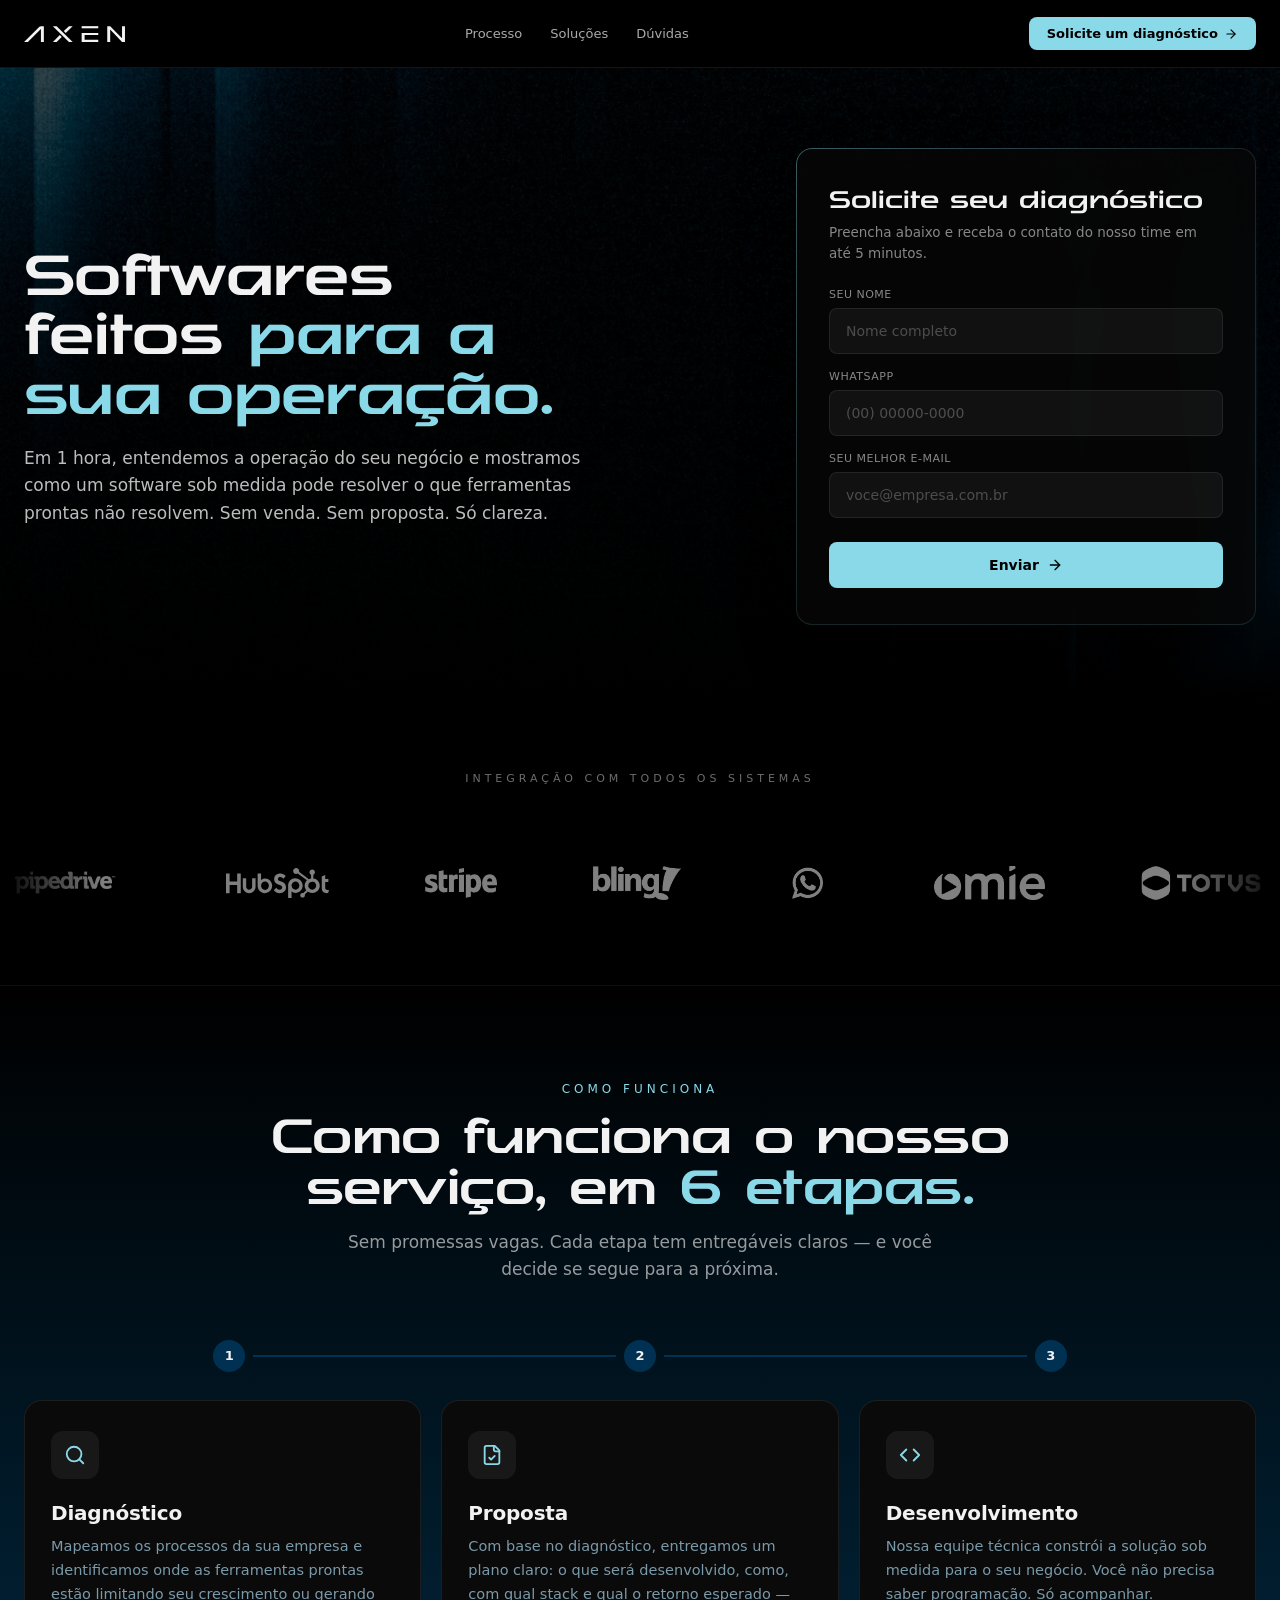
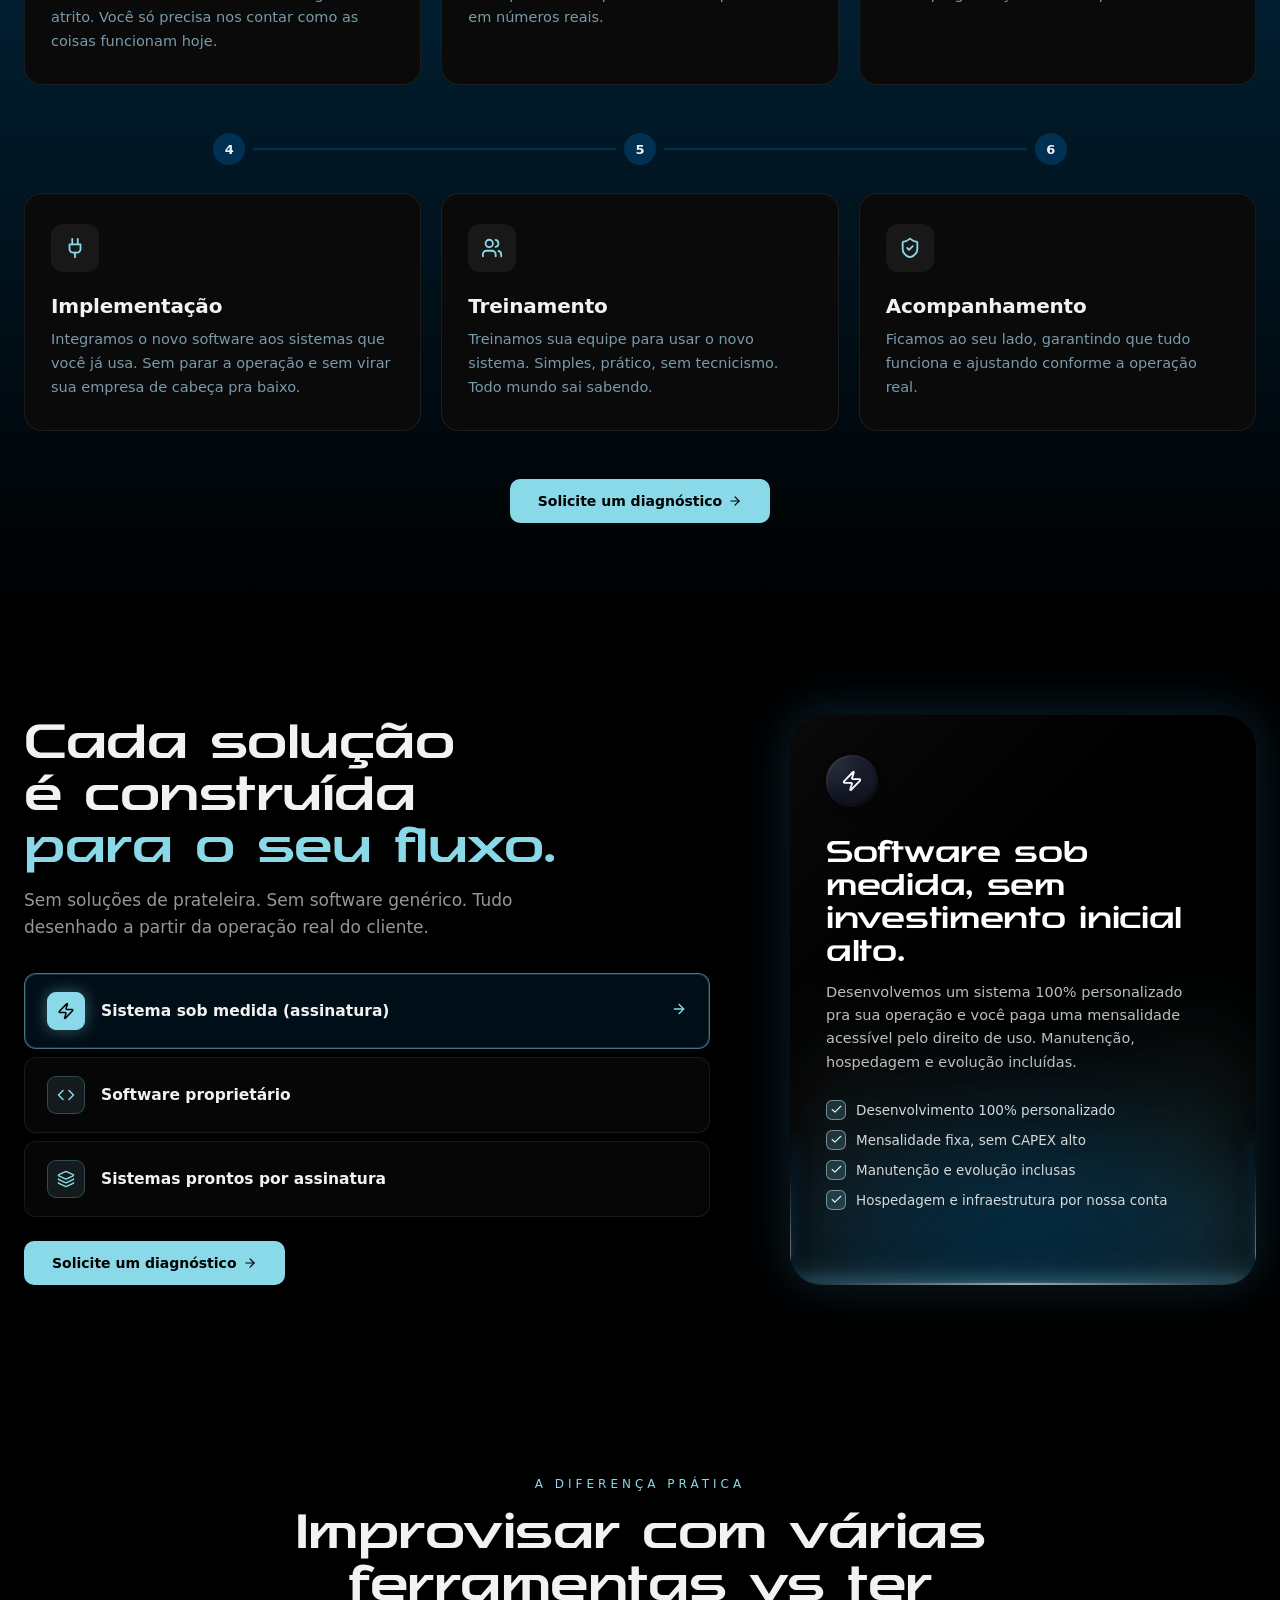
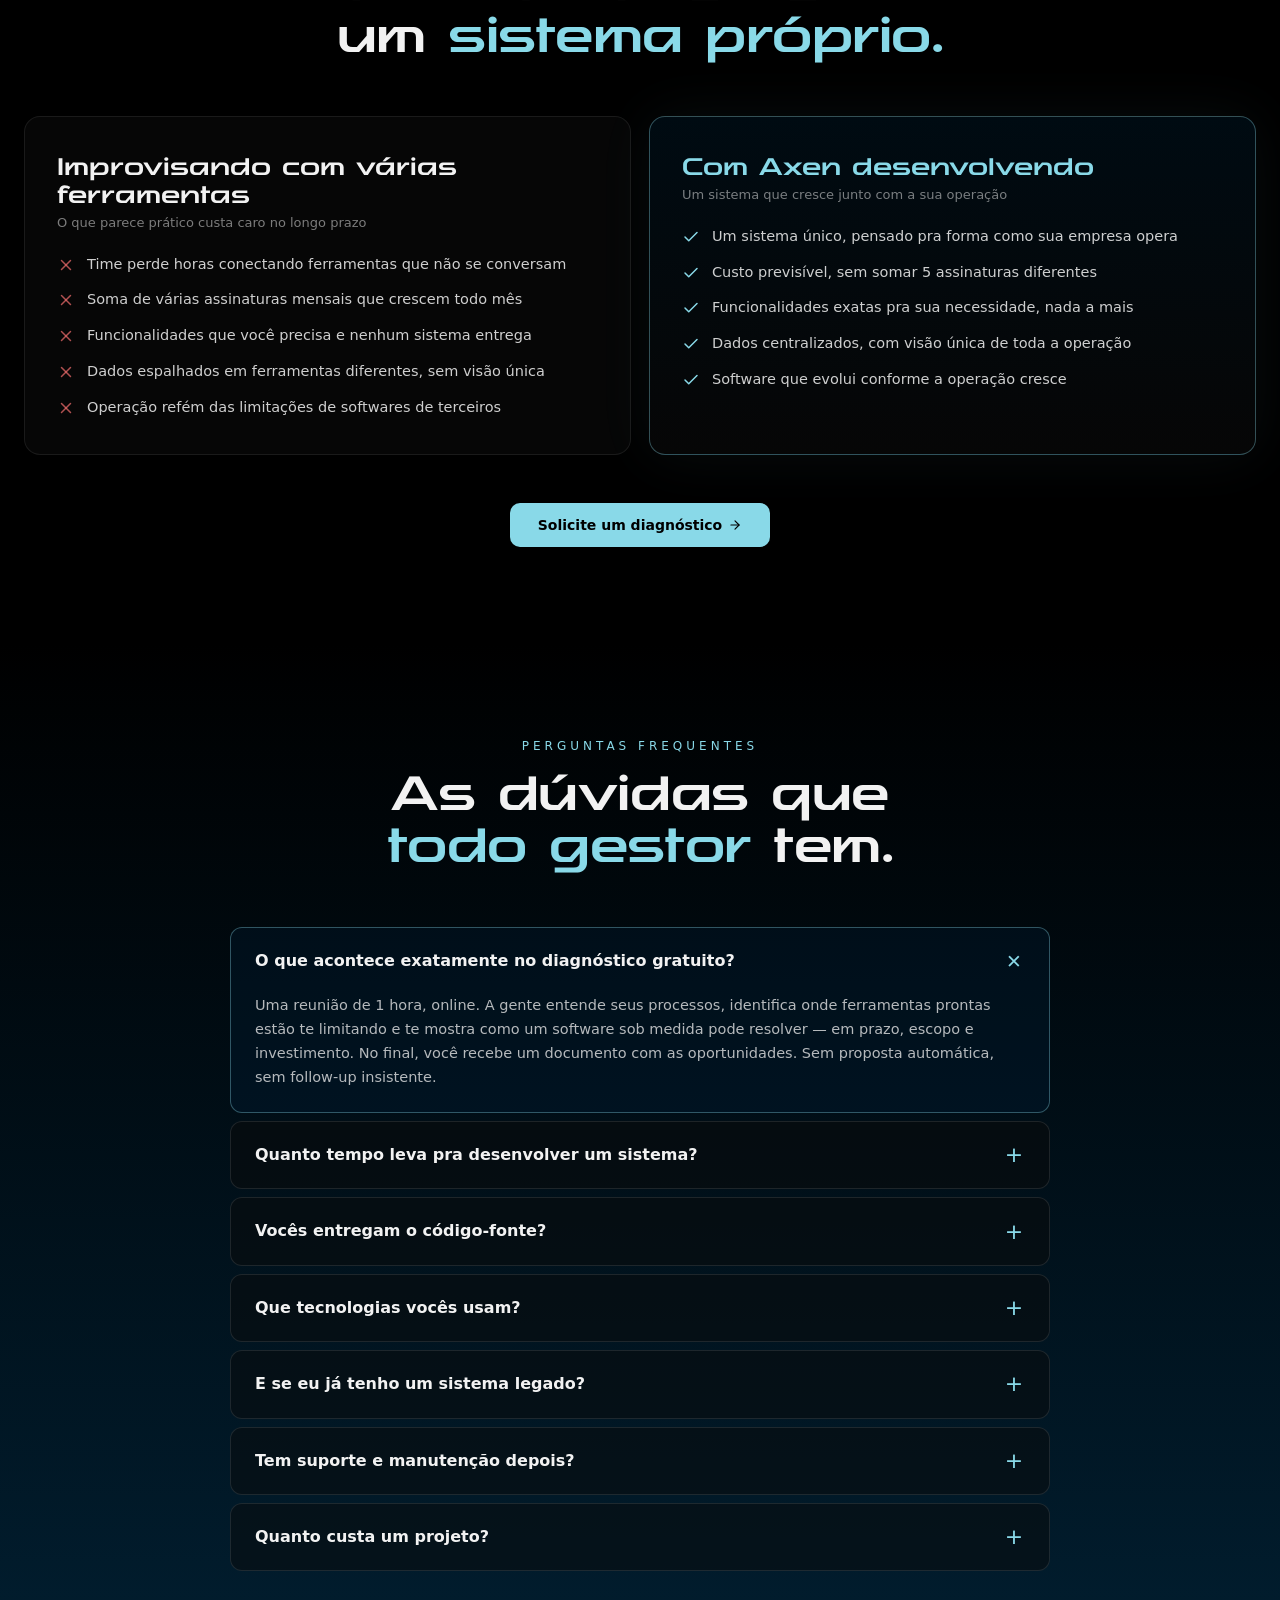
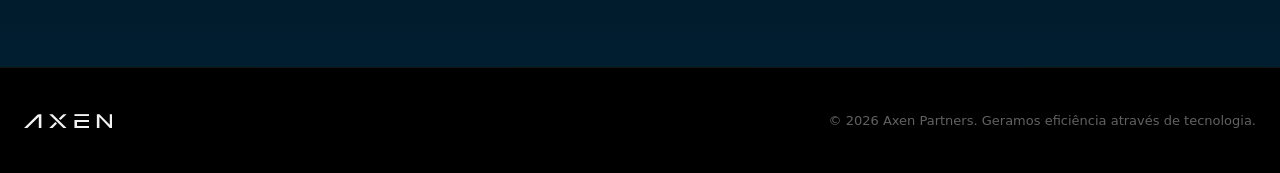
==== index.html @ 2c6759a2 "add logo do Instagram ao carrossel de integrações Inserida em ambas as metades do carrossel (loop se" ====
<!doctype html>
<html lang="pt-BR">
<head>
<meta charset="utf-8">
<meta name="viewport" content="width=device-width,initial-scale=1">
<title>Desenvolvimento de software sob medida | Axen Partners</title>
<meta name="description" content="Sistemas web, SaaS, dashboards e plataformas 100% personalizados pra sua operação. Solicite um diagnóstico gratuito.">
<meta property="og:title" content="Desenvolvimento de software sob medida | Axen Partners">
<meta property="og:description" content="Sistemas web, SaaS, dashboards e plataformas 100% personalizados pra sua operação. Solicite um diagnóstico gratuito.">
<meta property="og:type" content="website">
<meta property="og:locale" content="pt_BR">

<link rel="preconnect" href="https://api.fontshare.com">
<link rel="stylesheet" href="https://api.fontshare.com/v2/css?f[]=satoshi@400,500,700,900&display=swap">
<style>
@font-face {
  font-family: 'Baradig';
  src: url('[data-uri]') format('opentype');
  font-weight: 400;
  font-style: normal;
  font-display: swap;
}
@font-face {
  font-family: 'Baradig';
  src: url('[data-uri]') format('opentype');
  font-weight: 700;
  font-style: normal;
  font-display: swap;
}
:root {
  --axen-black: #000000;
  --axen-navy: #003152;
  --axen-navy-deep: #011E30;
  --axen-cyan: #89d9e8;
  --axen-cyan-light: #d1fcff;
  --axen-offwhite: #f2f2f2;
  --axen-grey-500: #71717A;
  --axen-grey-400: #7a9aaa;
  --axen-card-bg: #0a0a0a;
  --bg: var(--axen-black);
  --bg-elevated: var(--axen-card-bg);
  --bg-tint-navy: rgba(0,49,82,0.10);
  --bg-tint-cyan: rgba(137,217,232,0.10);
  --fg: var(--axen-offwhite);
  --fg-muted: rgba(242,242,242,0.70);
  --fg-subtle: rgba(242,242,242,0.60);
  --fg-faint: rgba(242,242,242,0.40);
  --fg-on-cyan: var(--axen-black);
  --accent: var(--axen-cyan);
  --accent-hover: var(--axen-cyan-light);
  --accent-tint: rgba(137,217,232,0.10);
  --border: rgba(255,255,255,0.10);
  --border-strong: rgba(255,255,255,0.20);
  --border-cyan: rgba(137,217,232,0.40);
  --border-cyan-faint: rgba(137,217,232,0.09);
  --font-display: 'Baradig', Georgia, serif;
  --font-body: 'Satoshi', system-ui, sans-serif;
}
body {
  background: var(--bg);
  color: var(--fg);
  font-family: var(--font-body);
  -webkit-font-smoothing: antialiased;
}
</style>
<style>
  *{box-sizing:border-box}
  html{scroll-behavior:smooth}
  body{margin:0;background:#000;color:#f2f2f2;font-family:var(--font-body);overflow-x:hidden}
  a{color:inherit;text-decoration:none}
  button{font-family:var(--font-body)}
  .container{max-width:1280px;margin:0 auto;padding:0 24px}


  /* ============== NAV ============== */
  .nav{position:sticky;top:0;left:0;right:0;z-index:50;height:68px;display:flex;align-items:center;background:rgba(0,0,0,.78);backdrop-filter:blur(12px);-webkit-backdrop-filter:blur(12px);border-bottom:1px solid rgba(255,255,255,.08)}
  .nav .container{display:flex;align-items:center;justify-content:space-between;width:100%;gap:24px}
  .logo-wrap{display:flex;align-items:center;gap:10px}
  .logo-wrap img{height:22px;width:auto}
  .nav-links{display:flex;gap:28px;font-size:13px;color:rgba(242,242,242,.7)}
  .nav-links a{transition:color .2s}
  .nav-links a:hover{color:#f2f2f2}
  @media(max-width:880px){.nav-links{display:none}}
  .nav-cta{padding:9px 18px;background:#89d9e8;color:#000;border:none;border-radius:8px;font-weight:600;font-size:13px;cursor:pointer;transition:.2s;display:inline-flex;align-items:center;gap:6px}
  .nav-cta:hover{background:#d1fcff}

  /* ============== HERO ============== */
  .hero{position:relative;padding:80px 0 80px;overflow:hidden}
  .hero-bg{position:absolute;inset:0;background-image:url('[data-uri]');background-size:cover;background-position:center;opacity:.55}
  .hero-overlay{position:absolute;inset:0;background:linear-gradient(180deg,rgba(0,0,0,.40) 0%,rgba(0,0,0,.65) 60%,#000 100%)}
  .hero-grid{position:relative;z-index:10;display:grid;grid-template-columns:1fr 460px;gap:64px;align-items:center}
  @media(max-width:1080px){.hero-grid{grid-template-columns:1fr;gap:48px}}

  .eyebrow{display:inline-flex;align-items:center;gap:10px;padding:6px 14px;border:1px solid rgba(137,217,232,.4);border-radius:9999px;background:rgba(137,217,232,.08);color:#89d9e8;font-size:11px;letter-spacing:3px;text-transform:uppercase;font-weight:500;margin-bottom:28px}
  .eyebrow .dot{width:6px;height:6px;border-radius:50%;background:#89d9e8;box-shadow:0 0 8px #89d9e8;animation:pulse 2s ease-in-out infinite}

  h1.hero-title{font-family:var(--font-display);font-weight:700;font-size:clamp(36px,4.4vw,58px);line-height:1.05;letter-spacing:-.012em;margin:0 0 22px;text-wrap:balance;max-width:620px}
  .accent{color:#89d9e8}
  .hero-sub{font-size:17px;line-height:1.62;color:rgba(242,242,242,.78);max-width:560px;margin:0}

  .hero-bullets{display:grid;grid-template-columns:1fr 1fr;gap:14px 24px;margin:32px 0 36px;max-width:540px}
  .hero-bullet{display:flex;align-items:flex-start;gap:10px;font-size:14px;color:rgba(242,242,242,.85);line-height:1.45}
  .hero-bullet .ic{color:#89d9e8;flex-shrink:0;margin-top:2px;display:flex}

  .hero-trust{display:flex;align-items:center;gap:18px;padding-top:24px;border-top:1px solid rgba(255,255,255,.08);max-width:540px;flex-wrap:wrap}
  .avatars{display:flex}
  .avatars .av{width:32px;height:32px;border-radius:50%;border:2px solid #000;margin-left:-8px;background:linear-gradient(135deg,#003152,#89d9e8);display:flex;align-items:center;justify-content:center;font-size:11px;font-weight:600;color:#000;font-family:var(--font-body)}
  .avatars .av:first-child{margin-left:0}
  .av:nth-child(2){background:linear-gradient(135deg,#011E30,#7a9aaa)}
  .av:nth-child(3){background:linear-gradient(135deg,#003152,#d1fcff)}
  .av:nth-child(4){background:linear-gradient(135deg,#89d9e8,#003152)}
  .trust-text{font-size:13px;color:rgba(242,242,242,.6);line-height:1.4}
  .trust-text strong{color:#f2f2f2;font-weight:600}

  /* ============== FORM ============== */
  .form-card{position:relative;background:rgba(8,8,8,.72);backdrop-filter:blur(24px);-webkit-backdrop-filter:blur(24px);border:1px solid rgba(137,217,232,.15);border-radius:16px;padding:36px 32px;box-shadow:0 20px 50px rgba(0,0,0,.5)}
  .form-card::before{content:"";position:absolute;inset:-1px;border-radius:16px;padding:1px;background:linear-gradient(135deg,rgba(137,217,232,.3) 0%,transparent 50%);-webkit-mask:linear-gradient(#000 0 0) content-box,linear-gradient(#000 0 0);-webkit-mask-composite:xor;mask-composite:exclude;pointer-events:none}
  .form-card h2{font-family:var(--font-display);font-weight:700;font-size:24px;line-height:1.2;margin:0 0 8px;color:#f2f2f2}
  .form-sub{font-size:13.5px;color:rgba(242,242,242,.55);margin:0 0 24px;line-height:1.55}
  .form{display:flex;flex-direction:column;gap:16px}
  .field label{display:block;font-size:11px;color:rgba(242,242,242,.55);margin-bottom:7px;letter-spacing:.5px;text-transform:uppercase;font-weight:500}
  .field input{width:100%;padding:14px 16px;background:rgba(255,255,255,.05);border:1px solid rgba(255,255,255,.08);border-radius:8px;color:#f2f2f2;font-family:var(--font-body);font-size:14px;transition:border-color .2s,box-shadow .2s}
  .field input::placeholder{color:rgba(255,255,255,.25)}
  .field input:focus{outline:none;border-color:#89d9e8;box-shadow:0 0 0 3px rgba(137,217,232,.10)}
  .submit{margin-top:8px;padding:15px;background:#89d9e8;color:#000;border:none;border-radius:8px;font-weight:600;font-size:14px;cursor:pointer;transition:.2s;display:flex;align-items:center;justify-content:center;gap:8px}
  .submit:hover{background:#d1fcff;box-shadow:0 0 24px rgba(137,217,232,.35)}

  /* ============== LOGOS BAR ============== */
  .integrations{padding:56px 0 32px;border-bottom:1px solid rgba(255,255,255,.06)}
  .integrations-label{text-align:center;font-size:11px;letter-spacing:4px;text-transform:uppercase;color:rgba(242,242,242,.45);margin-bottom:28px}
  .carousel-wrap{overflow:hidden;position:relative;-webkit-mask:linear-gradient(90deg,transparent,#000 8%,#000 92%,transparent);mask:linear-gradient(90deg,transparent,#000 8%,#000 92%,transparent)}
  .carousel-track{display:flex;align-items:center;gap:96px;width:max-content;animation:scroll 35s linear infinite}
  .carousel-track:hover{animation-play-state:paused}
  @keyframes scroll{0%{transform:translateX(0)}100%{transform:translateX(-50%)}}
  .carousel-item{flex-shrink:0;display:flex;align-items:center;transition:opacity .3s;opacity:.5}
  .carousel-item:hover{opacity:.9}
  .carousel-item img{height:32px;width:auto;max-width:130px;object-fit:contain;filter:brightness(0) invert(1);transition:filter .3s}
  .carousel-item:hover img{filter:brightness(0) invert(1) drop-shadow(0 0 6px rgba(137,217,232,.3))}

  /* ============== SECTIONS ============== */
  section{padding:96px 0;position:relative}
  .section-head{max-width:760px;margin:0 auto 56px;text-align:center}
  .section-eyebrow{font-size:12px;letter-spacing:4px;text-transform:uppercase;color:#89d9e8;margin-bottom:14px;font-weight:400}
  h2.section-title{font-family:var(--font-display);font-weight:700;font-size:clamp(32px,4.2vw,48px);line-height:1.08;margin:0 0 16px;text-wrap:balance;letter-spacing:-.01em}
  .section-lead{font-size:17px;color:rgba(242,242,242,.62);line-height:1.6;margin:0 auto;max-width:640px}

  /* ============== PROBLEM ============== */
  .problem{background:linear-gradient(to bottom,#000 0%,#011E30 50%,#000 100%)}
  .problem-grid{display:grid;grid-template-columns:repeat(3,1fr);gap:18px}
  @media(max-width:880px){.problem-grid{grid-template-columns:1fr}}
  .problem-card{padding:32px 28px;border-radius:14px;background:rgba(0,0,0,.55);border:1px solid rgba(137,217,232,.10);transition:.3s;position:relative;overflow:hidden}
  .problem-card::after{content:"";position:absolute;top:0;left:0;right:0;height:1px;background:linear-gradient(90deg,transparent,rgba(137,217,232,.4),transparent);opacity:0;transition:.3s}
  .problem-card:hover{border-color:rgba(137,217,232,.30);background:rgba(0,49,82,.22);transform:translateY(-2px)}
  .problem-card:hover::after{opacity:1}
  .problem-card .num{font-family:var(--font-display);font-weight:700;font-size:42px;color:#89d9e8;line-height:1;margin-bottom:18px;display:block;letter-spacing:-.02em;filter:drop-shadow(0 0 16px rgba(137,217,232,.25))}
  .problem-card h3{font-family:var(--font-body);font-weight:700;font-size:17px;margin:0 0 10px;line-height:1.3}
  .problem-card p{font-size:14px;color:#7a9aaa;line-height:1.6;margin:0}

  /* ============== HOW (stepped tracks) ============== */
  .how-section{background:linear-gradient(to bottom,#000 0%,#011E30 50%,#000 100%)}
  .how-track{margin-bottom:48px}
  .how-track:last-of-type{margin-bottom:0}
  .how-indicators{position:relative;display:grid;grid-template-columns:repeat(3,1fr);margin:0 0 28px}
  .how-indicators::before,.how-indicators::after{content:"";position:absolute;top:50%;height:2px;background:#003152;transform:translateY(-50%);z-index:0}
  .how-indicators::before{left:calc(16.6667% + 24px);right:calc(50% + 24px)}
  .how-indicators::after{left:calc(50% + 24px);right:calc(16.6667% + 24px)}
  .how-circle{width:32px;height:32px;border-radius:50%;background:#003152;color:#f2f2f2;display:flex;align-items:center;justify-content:center;justify-self:center;font-family:var(--font-body);font-weight:600;font-size:13px;position:relative;z-index:1}
  .how-cards{display:grid;grid-template-columns:repeat(3,1fr);gap:20px}
  @media(max-width:880px){.how-indicators{display:none}.how-cards{grid-template-columns:1fr}.how-track{margin-bottom:20px}}
  @media(min-width:881px) and (max-width:1100px){.how-cards{gap:14px}}
  .how-card{position:relative;padding:30px 26px;border:1px solid rgba(255,255,255,.08);background:#0a0a0a;border-radius:18px;display:flex;flex-direction:column;transition:border-color .4s,background .4s,transform .3s,box-shadow .3s}
  .how-card:hover{border-color:rgba(137,217,232,.28);background:rgba(0,49,82,.18);transform:translateY(-4px);box-shadow:0 12px 40px rgba(0,0,0,.45)}
  .how-card .num-mobile{display:none;font-family:var(--font-body);font-weight:600;font-size:12px;color:#89d9e8;letter-spacing:1.5px;margin-bottom:14px}
  @media(max-width:880px){.how-card .num-mobile{display:block}}
  .how-card .ic{width:48px;height:48px;border-radius:12px;background:rgba(255,255,255,.06);display:flex;align-items:center;justify-content:center;color:#89d9e8;margin-bottom:22px;transition:background .3s,color .3s}
  .how-card:hover .ic{background:rgba(137,217,232,.12);color:#d1fcff}
  .how-card h3{font-family:var(--font-body);font-weight:700;font-size:20px;letter-spacing:-.01em;margin:0 0 10px;color:var(--fg)}
  .how-card p{font-size:14.5px;color:#7a9aaa;line-height:1.65;margin:0;flex:1}

  /* ============== SOLUTIONS ============== */
  .solutions{background:#000}
  .sol-grid{display:grid;grid-template-columns:1.25fr 0.85fr;gap:80px;align-items:stretch}
  @media(max-width:980px){.sol-grid{grid-template-columns:1fr;gap:48px}}
  .sol-left{display:flex;flex-direction:column}
  .sol-left .sol-cta{margin-top:auto;padding-top:24px}
  @media(max-width:980px){.sol-left .sol-cta{margin-top:24px;padding-top:0}}
  .sol-list{display:flex;flex-direction:column;gap:8px}
  .sol-item{display:flex;gap:16px;padding:18px 22px;border:1px solid rgba(255,255,255,.08);border-radius:12px;cursor:pointer;transition:.25s;background:rgba(10,10,10,.6);align-items:center}
  .sol-item:hover{border-color:rgba(137,217,232,.20);background:rgba(10,10,10,.85)}
  .sol-item.active{border-color:rgba(137,217,232,.50);background:rgba(0,49,82,.30);box-shadow:inset 0 0 0 1px rgba(137,217,232,.15)}
  .sol-item .ic{width:38px;height:38px;border-radius:9px;background:rgba(137,217,232,.10);border:1px solid rgba(137,217,232,.25);display:flex;align-items:center;justify-content:center;color:#89d9e8;flex-shrink:0;transition:.25s}
  .sol-item.active .ic{background:#89d9e8;color:#000;border-color:#89d9e8;box-shadow:0 0 16px rgba(137,217,232,.4)}
  .sol-item h4{font-family:var(--font-body);font-weight:600;font-size:15.5px;margin:0}
  .sol-item p{font-size:13.5px;color:#7a9aaa;line-height:1.5;margin:0}
  .sol-item .arrow{margin-left:auto;color:rgba(137,217,232,.0);transition:.25s;align-self:center}
  .sol-item.active .arrow{color:#89d9e8}

  .sol-display{position:relative;border-radius:32px;background-color:#01182A;overflow:hidden;min-height:480px;padding:40px 36px;display:flex;flex-direction:column;transform:perspective(1000px) rotateX(0) rotateY(0) translateY(0);transform-style:preserve-3d;transition:transform .5s cubic-bezier(0.16,1,0.3,1),box-shadow .5s cubic-bezier(0.16,1,0.3,1);box-shadow:0 -6px 60px 5px rgba(1,49,78,.30),0 0 36px 10px rgba(135,217,229,.07),0 0 8px 0 rgba(0,0,0,.45);will-change:transform}
  .sol-l1{position:absolute;inset:0;z-index:0;background:linear-gradient(180deg,#000000 0%,#000000 70%);pointer-events:none}
  .sol-l2{position:absolute;inset:0;z-index:10;opacity:.3;mix-blend-mode:overlay;pointer-events:none;background-image:url("data:image/svg+xml,%3Csvg viewBox='0 0 200 200' xmlns='http://www.w3.org/2000/svg'%3E%3Cfilter id='noise'%3E%3CfeTurbulence type='fractalNoise' baseFrequency='0.65' numOctaves='5' stitchTiles='stitch'/%3E%3C/filter%3E%3Crect width='100%25' height='100%25' filter='url(%23noise)'/%3E%3C/svg%3E")}
  .sol-l3{position:absolute;inset:0;z-index:11;opacity:.1;mix-blend-mode:soft-light;pointer-events:none;background-image:url("data:image/svg+xml,%3Csvg viewBox='0 0 400 400' xmlns='http://www.w3.org/2000/svg'%3E%3Cfilter id='smudge'%3E%3CfeTurbulence type='fractalNoise' baseFrequency='0.01' numOctaves='3' seed='5' stitchTiles='stitch'/%3E%3CfeGaussianBlur stdDeviation='10'/%3E%3C/filter%3E%3Crect width='100%25' height='100%25' filter='url(%23smudge)'/%3E%3C/svg%3E")}
  .sol-glow-a{position:absolute;bottom:0;left:0;right:0;height:66.67%;z-index:20;filter:blur(40px);background:radial-gradient(ellipse 100% 80% at 50% 100%,rgba(1,49,78,.85) 0%,rgba(1,49,78,0) 70%),radial-gradient(ellipse at bottom right,rgba(135,217,229,.3) -10%,rgba(1,49,78,0) 60%),radial-gradient(ellipse at bottom left,rgba(208,253,254,.2) -10%,rgba(1,49,78,0) 60%);opacity:.9;pointer-events:none;transition:opacity .5s ease-out}
  .sol-glow-b{position:absolute;bottom:0;left:0;right:0;height:66.67%;z-index:21;filter:blur(45px);transform:translateY(10%);background:radial-gradient(circle at bottom center,rgba(1,49,78,.95) -20%,rgba(1,49,78,0) 60%);opacity:.85;pointer-events:none;transition:opacity .5s ease-out}
  .sol-display:hover .sol-glow-a{opacity:1}
  .sol-display:hover .sol-glow-b{opacity:.95}
  .sol-border-bottom{position:absolute;bottom:0;left:0;right:0;height:2px;z-index:25;background:linear-gradient(90deg,rgba(255,255,255,.05) 0%,rgba(255,255,255,.7) 50%,rgba(255,255,255,.05) 100%);box-shadow:0 0 15px 3px rgba(135,217,229,.4),0 0 25px 5px rgba(1,49,78,.7),0 0 35px 7px rgba(208,253,254,.2);transition:box-shadow .5s ease-out}
  .sol-display:hover .sol-border-bottom{box-shadow:0 0 20px 4px rgba(135,217,229,.5),0 0 30px 6px rgba(1,49,78,.85),0 0 40px 8px rgba(208,253,254,.3)}
  .sol-corner-l,.sol-corner-r{position:absolute;bottom:0;width:1px;height:25%;z-index:25;border-radius:9999px;background:linear-gradient(to top,rgba(255,255,255,.7) 0%,rgba(255,255,255,0) 80%);box-shadow:0 0 15px 3px rgba(1,49,78,.7);pointer-events:none}
  .sol-corner-l{left:0}
  .sol-corner-r{right:0}
  .sol-l8{position:absolute;inset:0;z-index:35;pointer-events:none;background:linear-gradient(135deg,rgba(255,255,255,.08) 0%,rgba(255,255,255,0) 40%,rgba(255,255,255,0) 80%,rgba(255,255,255,.05) 100%);backdrop-filter:blur(2px);-webkit-backdrop-filter:blur(2px);opacity:.5}
  .sol-content{position:relative;z-index:40;display:flex;flex-direction:column;height:100%;width:100%}
  .sol-icon-circle{width:52px;height:52px;border-radius:50%;background:linear-gradient(225deg,#171c2c 0%,#121624 100%);display:flex;align-items:center;justify-content:center;margin-bottom:28px;position:relative;overflow:hidden;color:#fff;box-shadow:0 6px 12px -2px rgba(0,0,0,.25),0 3px 6px -1px rgba(0,0,0,.15),inset 1px 1px 3px rgba(255,255,255,.12),inset -2px -2px 4px rgba(0,0,0,.5);transition:transform .4s ease-out,box-shadow .4s ease-out}
  .sol-icon-circle::before{content:"";position:absolute;top:0;left:0;width:66%;height:66%;background:radial-gradient(circle at top left,rgba(255,255,255,.5),transparent 80%);opacity:.4;filter:blur(10px);pointer-events:none}
  .sol-icon-circle::after{content:"";position:absolute;bottom:0;left:0;width:100%;height:50%;background:linear-gradient(to top,rgba(0,0,0,.4),transparent);opacity:.5;pointer-events:none}
  .sol-icon-circle i{position:relative;z-index:2}
  .sol-display:hover .sol-icon-circle{transform:translateY(-2px);box-shadow:0 8px 16px -2px rgba(0,0,0,.3),0 4px 8px -1px rgba(0,0,0,.2),inset 2px 2px 5px rgba(255,255,255,.15),inset -2px -2px 5px rgba(0,0,0,.7)}
  .sol-display .label{font-size:11px;letter-spacing:3px;text-transform:uppercase;color:rgba(208,253,254,.95);margin-bottom:14px;font-weight:500}
  .sol-display .display-title{font-family:var(--font-display);font-weight:700;font-size:30px;line-height:1.1;margin:0 0 14px;letter-spacing:-.01em;color:#fff}
  .sol-display .display-desc{font-size:14.5px;color:rgba(242,242,242,.78);line-height:1.6;margin:0 0 26px;max-width:380px}
  .sol-features{display:flex;flex-direction:column;gap:10px;margin-bottom:auto}
  .sol-feature{display:flex;align-items:center;gap:10px;font-size:13.5px;color:rgba(242,242,242,.88)}
  .sol-feature .check{width:20px;height:20px;border-radius:6px;background:rgba(135,217,229,.18);border:1px solid rgba(208,253,254,.45);display:flex;align-items:center;justify-content:center;color:#d0fdfe;flex-shrink:0}

  /* ============== STATS / RESULTS ============== */
  .results{background:linear-gradient(to bottom,#000 0%,rgba(1,30,48,.5) 50%,#000 100%);position:relative;overflow:hidden}
  .results::before{content:"";position:absolute;top:50%;left:50%;width:800px;height:800px;background:radial-gradient(circle,rgba(137,217,232,.06),transparent 70%);transform:translate(-50%,-50%);pointer-events:none}
  .stats{display:grid;grid-template-columns:repeat(4,1fr);gap:8px;position:relative}
  @media(max-width:880px){.stats{grid-template-columns:1fr 1fr}}
  .stat{text-align:left;padding:32px 28px;border:1px solid rgba(255,255,255,.08);background:rgba(10,10,10,.6);border-radius:0;position:relative}
  .stat:first-child{border-top-left-radius:14px;border-bottom-left-radius:14px}
  .stat:last-child{border-top-right-radius:14px;border-bottom-right-radius:14px}
  .stat:not(:last-child){border-right:none}
  @media(max-width:880px){.stat{border-radius:14px!important;border-right:1px solid rgba(255,255,255,.08)!important}}
  .stat .v{font-family:var(--font-display);font-weight:700;font-size:clamp(40px,4.5vw,58px);color:#89d9e8;line-height:1;letter-spacing:-.025em;display:block;margin-bottom:14px;filter:drop-shadow(0 0 24px rgba(137,217,232,.35))}
  .stat .l{font-size:14px;color:rgba(242,242,242,.7);line-height:1.45}
  .stat-foot{margin-top:48px;text-align:center;font-size:13px;color:rgba(242,242,242,.45);font-style:italic}

  /* ============== TESTIMONIAL ============== */
  .testimonial{background:#000;padding:64px 0 96px}
  .quote{max-width:880px;margin:0 auto;padding:48px 56px;border:1px solid rgba(137,217,232,.20);border-radius:16px;background:linear-gradient(135deg,rgba(0,49,82,.20),rgba(0,0,0,.4));position:relative}
  @media(max-width:680px){.quote{padding:36px 28px}}
  .quote-mark{font-family:var(--font-display);font-weight:700;font-size:96px;color:#89d9e8;line-height:.6;position:absolute;top:24px;left:24px;opacity:.4}
  .quote-text{font-family:var(--font-display);font-weight:400;font-size:clamp(22px,2.4vw,30px);line-height:1.35;color:#f2f2f2;margin:0 0 32px;letter-spacing:-.01em;text-wrap:pretty;position:relative;z-index:1}
  .quote-author{display:flex;align-items:center;gap:14px}
  .quote-avatar{width:48px;height:48px;border-radius:50%;background:linear-gradient(135deg,#003152,#89d9e8);display:flex;align-items:center;justify-content:center;font-weight:700;color:#000;font-size:16px}
  .quote-meta strong{display:block;color:#f2f2f2;font-weight:600;font-size:14.5px}
  .quote-meta span{font-size:13px;color:rgba(242,242,242,.55)}

  /* ============== COMPARISON ============== */
  .compare{background:#000}
  .compare-grid{display:grid;grid-template-columns:1fr 1fr;gap:18px;margin-top:24px}
  @media(max-width:780px){.compare-grid{grid-template-columns:1fr}}
  .compare-col{padding:36px 32px;border-radius:16px;border:1px solid rgba(255,255,255,.08);background:rgba(10,10,10,.6)}
  .compare-col.bad{opacity:.85}
  .compare-col.good{border-color:rgba(137,217,232,.35);background:linear-gradient(180deg,rgba(0,49,82,.22),rgba(10,10,10,.6));position:relative;box-shadow:0 0 60px rgba(137,217,232,.06)}
  .compare-col h3{font-family:var(--font-display);font-weight:700;font-size:24px;margin:0 0 6px;line-height:1.15}
  .compare-col .col-sub{font-size:13px;color:rgba(242,242,242,.5);margin:0 0 24px}
  .compare-col.good h3{color:#89d9e8}
  .compare-col ul{list-style:none;padding:0;margin:0;display:flex;flex-direction:column;gap:14px}
  .compare-col li{display:flex;gap:12px;align-items:flex-start;font-size:14.5px;color:rgba(242,242,242,.85);line-height:1.5}
  .compare-col li .ic{flex-shrink:0;margin-top:2px;display:flex}
  .compare-col.bad li .ic{color:rgba(248,113,113,.7)}
  .compare-col.good li .ic{color:#89d9e8}

  /* ============== FAQ ============== */
  .faq{background:linear-gradient(to bottom,#000 0%,#011E30 100%);padding-bottom:96px}
  .faq-list{max-width:820px;margin:0 auto;display:flex;flex-direction:column;gap:8px}
  .faq-item{border:1px solid rgba(255,255,255,.10);border-radius:12px;background:rgba(10,10,10,.5);overflow:hidden;transition:.25s}
  .faq-item.open{border-color:rgba(137,217,232,.35);background:rgba(0,49,82,.18)}
  .faq-q{width:100%;background:none;border:none;color:#f2f2f2;text-align:left;padding:22px 24px;font-size:16px;font-weight:600;cursor:pointer;display:flex;justify-content:space-between;align-items:center;gap:16px;font-family:var(--font-body);line-height:1.4}
  .faq-q .plus{color:#89d9e8;flex-shrink:0;font-size:22px;font-weight:300;transition:transform .3s ease;line-height:1;width:22px;text-align:center}
  .faq-item.open .faq-q .plus{transform:rotate(45deg)}
  .faq-a{padding:0 24px;max-height:0;overflow:hidden;transition:max-height .35s ease,padding .35s ease}
  .faq-item.open .faq-a{padding:0 24px 22px;max-height:300px}
  .faq-a p{margin:0;font-size:14.5px;line-height:1.65;color:rgba(242,242,242,.75)}

  /* ============== FINAL CTA ============== */
  .final-cta{padding:120px 0;background:radial-gradient(ellipse at center top,rgba(0,49,82,.55) 0%,#000 60%);text-align:center;position:relative;overflow:hidden}
  .final-cta::before{content:"";position:absolute;top:0;left:50%;width:1px;height:120px;background:linear-gradient(to bottom,#89d9e8,transparent);transform:translateX(-50%);box-shadow:0 0 24px #89d9e8}
  .final-cta .eyebrow-final{display:inline-block;font-size:11px;letter-spacing:4px;text-transform:uppercase;color:#89d9e8;margin-bottom:24px;font-weight:500}
  .final-cta h2{font-family:var(--font-display);font-weight:700;font-size:clamp(36px,5.4vw,64px);line-height:1.05;margin:0 0 20px;text-wrap:balance;letter-spacing:-.012em}
  .final-cta p{font-size:18px;color:rgba(242,242,242,.72);max-width:580px;margin:0 auto 40px;line-height:1.6}
  .big-cta{padding:18px 36px;background:#89d9e8;color:#000;border:none;border-radius:10px;font-weight:600;font-size:16px;cursor:pointer;transition:.25s;display:inline-flex;align-items:center;gap:10px;box-shadow:0 0 0 0 rgba(137,217,232,.4)}
  .big-cta:hover{background:#d1fcff;box-shadow:0 0 40px rgba(137,217,232,.45);transform:translateY(-1px)}
  .final-foot{margin-top:24px;font-size:13px;color:rgba(242,242,242,.45);display:inline-flex;align-items:center;gap:18px;flex-wrap:wrap;justify-content:center}
  .final-foot span{display:inline-flex;align-items:center;gap:6px}
  .final-foot .ic{color:#89d9e8;display:flex}

  /* ============== FOOTER ============== */
  .footer{border-top:1px solid rgba(255,255,255,.08);padding:32px 0;background:#000}
  .footer .container{display:flex;align-items:center;justify-content:space-between;gap:16px;flex-wrap:wrap}
  .footer-copy{color:rgba(242,242,242,.4);font-size:13px}
  .socials{display:flex;gap:14px}
  .socials a{width:36px;height:36px;border-radius:8px;border:1px solid rgba(255,255,255,.10);color:rgba(242,242,242,.5);display:flex;align-items:center;justify-content:center;transition:.2s}
  .socials a:hover{color:#89d9e8;border-color:rgba(137,217,232,.4);background:rgba(137,217,232,.06)}

  /* ============== TOAST ============== */
  .toast{position:fixed;bottom:24px;right:24px;padding:16px 22px;background:#0a0a0a;border:1px solid #89d9e8;border-radius:10px;color:#f2f2f2;font-size:14px;display:none;align-items:center;gap:12px;z-index:100;box-shadow:0 0 32px rgba(137,217,232,.4),0 12px 40px rgba(0,0,0,.6)}
  .toast.on{display:flex;animation:toastIn .3s ease-out}
  @keyframes toastIn{from{opacity:0;transform:translateY(6px)}to{opacity:1;transform:translateY(0)}}
  .toast .check-ic{width:24px;height:24px;border-radius:50%;background:#89d9e8;color:#000;display:flex;align-items:center;justify-content:center;flex-shrink:0}

  /* Reveal */
  .reveal{opacity:0;transform:translateY(24px);transition:opacity .7s var(--ease-out,cubic-bezier(.16,1,.3,1)),transform .7s var(--ease-out,cubic-bezier(.16,1,.3,1))}
  .reveal.in{opacity:1;transform:translateY(0)}
  .reveal[data-d="1"]{transition-delay:.08s}
  .reveal[data-d="2"]{transition-delay:.16s}
  .reveal[data-d="3"]{transition-delay:.24s}
  .reveal[data-d="4"]{transition-delay:.32s}
</style>

<style>
/* Fallback: se o JS não rodar por qualquer motivo, revela tudo após 2s */
@keyframes revealFallback { to { opacity: 1; transform: none; } }
.reveal { animation: revealFallback 0s linear 2s forwards; }
.reveal.in { animation: none; }
</style>
</head>
<body>


<!-- Nav -->
<header class="nav">
  <div class="container">
    <a href="#" class="logo-wrap"><svg xmlns="http://www.w3.org/2000/svg" viewBox="199 486 682 108" style="height:16px;width:auto">
  <path fill="#f2f2f2" d="M302.96,491.67l-103.55,101.55h25.68l88.14-86.44v86.44h19.81v-106.25h-18.58c-4.3,0-8.43,1.69-11.5,4.7Z"/>
  <polygon fill="#f2f2f2" points="860.77 486.97 860.77 569.15 780.82 486.97 761.01 486.97 761.01 593.21 780.82 593.21 780.82 509.41 860.77 593.21 880.58 593.21 880.58 486.97 860.77 486.97"/>
  <rect fill="#f2f2f2" x="588.24" y="486.97" width="112.03" height="14.55"/>
  <polygon fill="#f2f2f2" points="588.24 593.21 700.27 593.21 700.27 578.66 608.05 578.66 608.05 547.37 700.27 547.37 700.27 532.81 588.24 532.81 588.24 593.21"/>
  <polygon fill="#f2f2f2" points="467.64 520.47 480.44 533.18 527.56 486.97 502.32 486.97 467.64 520.47"/>
  <polygon fill="#f2f2f2" points="419.21 486.97 393.79 486.97 502.32 593.21 527.56 593.21 419.21 486.97"/>
  <polygon fill="#f2f2f2" points="393.79 593.21 419.21 593.21 453.69 559.91 440.93 547.14 393.79 593.21"/>
</svg></a>
    <nav class="nav-links">
      <a href="#processo">Processo</a>
      <a href="#solucoes">Soluções</a>
      <a href="#faq">Dúvidas</a>
    </nav>
    <button class="nav-cta" onclick="scrollToForm()">Solicite um diagnóstico <i data-lucide="arrow-right" style="width:14px;height:14px"></i></button>
  </div>
</header>

<!-- HERO -->
<section class="hero">
  <div class="hero-bg"></div>
  <div class="hero-overlay"></div>
  <div class="container">
    <div class="hero-grid">
      <div>
        <h1 class="hero-title">Softwares feitos <span class="accent">para a sua operação.</span></h1>
        <p class="hero-sub">Em 1 hora, entendemos a operação do seu negócio e mostramos como um software sob medida pode resolver o que ferramentas prontas não resolvem. Sem venda. Sem proposta. Só clareza.</p>

      </div>

      <!-- FORM -->
      <form class="form-card" id="form" onsubmit="submitForm(event)">
        <h2>Solicite seu diagnóstico</h2>
        <p class="form-sub">Preencha abaixo e receba o contato do nosso time em até 5 minutos.</p>
        <div class="form">
          <div class="field"><label>Seu nome</label><input required name="nome" placeholder="Nome completo"></div>
          <div class="field"><label>WhatsApp</label><input required name="telefone" placeholder="(00) 00000-0000"></div>
          <div class="field"><label>Seu melhor e-mail</label><input required type="email" name="email" placeholder="voce@empresa.com.br"></div>
          <button class="submit" type="submit">Enviar <i data-lucide="arrow-right" style="width:16px;height:16px"></i></button>
        </div>
      </form>
    </div>
  </div>
</section>

<!-- LOGOS -->
<section class="integrations">
  <div class="container">
    <p class="integrations-label">Integração com todos os sistemas</p>
  </div>
  <div class="carousel-wrap">
    <div class="carousel-track">
      <div class="carousel-item"><img src="img/Pipedrive-Logo.wine.png" alt="Pipedrive" style="height:90px"></div>
      <div class="carousel-item"><img src="img/hubspot.svg" alt="HubSpot" style="height:30px"></div>
      <div class="carousel-item"><img src="img/stripe.svg" alt="Stripe" style="height:30px"></div>
      <div class="carousel-item"><img src="img/bling.png" alt="Bling" style="height:34px"></div>
      <div class="carousel-item"><img src="img/whatsapp.png" alt="WhatsApp" style="height:34px"></div>
      <div class="carousel-item"><img src="img/omie.png" alt="Omie" style="height:34px"></div>
      <div class="carousel-item"><img src="img/totus.png" alt="Totvs" style="height:120px"></div>
      <div class="carousel-item"><img src="img/Facebook_Logo_(2019).svg.png" alt="Facebook" style="height:28px"></div>
      <div class="carousel-item"><img src="img/Instagram.logo.png" alt="Instagram" style="height:140px;max-width:none;transform:translateY(6px)"></div>
      <div class="carousel-item"><img src="img/Logotipo_da_Conta_Azul.svg.png" alt="Conta Azul" style="height:26px"></div>
      <!-- duplicate for seamless loop -->
      <div class="carousel-item"><img src="img/Pipedrive-Logo.wine.png" alt="Pipedrive" style="height:90px"></div>
      <div class="carousel-item"><img src="img/hubspot.svg" alt="HubSpot" style="height:30px"></div>
      <div class="carousel-item"><img src="img/stripe.svg" alt="Stripe" style="height:30px"></div>
      <div class="carousel-item"><img src="img/bling.png" alt="Bling" style="height:34px"></div>
      <div class="carousel-item"><img src="img/whatsapp.png" alt="WhatsApp" style="height:34px"></div>
      <div class="carousel-item"><img src="img/omie.png" alt="Omie" style="height:34px"></div>
      <div class="carousel-item"><img src="img/totus.png" alt="Totvs" style="height:120px"></div>
      <div class="carousel-item"><img src="img/Facebook_Logo_(2019).svg.png" alt="Facebook" style="height:28px"></div>
      <div class="carousel-item"><img src="img/Instagram.logo.png" alt="Instagram" style="height:140px;max-width:none;transform:translateY(6px)"></div>
      <div class="carousel-item"><img src="img/Logotipo_da_Conta_Azul.svg.png" alt="Conta Azul" style="height:26px"></div>
    </div>
  </div>
</section>

<!-- HOW -->
<section id="processo" class="how-section">
  <div class="container">
    <div class="section-head reveal">
      <div class="section-eyebrow">Como funciona</div>
      <h2 class="section-title">Como funciona o nosso serviço, em <span class="accent">6 etapas.</span></h2>
      <p class="section-lead">Sem promessas vagas. Cada etapa tem entregáveis claros — e você decide se segue para a próxima.</p>
    </div>
    <div class="how-track reveal" data-d="1">
      <div class="how-indicators" aria-hidden="true">
        <div class="how-circle">1</div>
        <div class="how-circle">2</div>
        <div class="how-circle">3</div>
      </div>
      <div class="how-cards">
        <div class="how-card">
          <span class="num-mobile">ETAPA 01</span>
          <div class="ic"><i data-lucide="search" style="width:22px;height:22px"></i></div>
          <h3>Diagnóstico</h3>
          <p>Mapeamos os processos da sua empresa e identificamos onde as ferramentas prontas estão limitando seu crescimento ou gerando atrito. Você só precisa nos contar como as coisas funcionam hoje.</p>
        </div>
        <div class="how-card">
          <span class="num-mobile">ETAPA 02</span>
          <div class="ic"><i data-lucide="file-check" style="width:22px;height:22px"></i></div>
          <h3>Proposta</h3>
          <p>Com base no diagnóstico, entregamos um plano claro: o que será desenvolvido, como, com qual stack e qual o retorno esperado — em números reais.</p>
        </div>
        <div class="how-card">
          <span class="num-mobile">ETAPA 03</span>
          <div class="ic"><i data-lucide="code" style="width:22px;height:22px"></i></div>
          <h3>Desenvolvimento</h3>
          <p>Nossa equipe técnica constrói a solução sob medida para o seu negócio. Você não precisa saber programação. Só acompanhar.</p>
        </div>
      </div>
    </div>
    <div class="how-track reveal" data-d="2">
      <div class="how-indicators" aria-hidden="true">
        <div class="how-circle">4</div>
        <div class="how-circle">5</div>
        <div class="how-circle">6</div>
      </div>
      <div class="how-cards">
        <div class="how-card">
          <span class="num-mobile">ETAPA 04</span>
          <div class="ic"><i data-lucide="plug" style="width:22px;height:22px"></i></div>
          <h3>Implementação</h3>
          <p>Integramos o novo software aos sistemas que você já usa. Sem parar a operação e sem virar sua empresa de cabeça pra baixo.</p>
        </div>
        <div class="how-card">
          <span class="num-mobile">ETAPA 05</span>
          <div class="ic"><i data-lucide="users" style="width:22px;height:22px"></i></div>
          <h3>Treinamento</h3>
          <p>Treinamos sua equipe para usar o novo sistema. Simples, prático, sem tecnicismo. Todo mundo sai sabendo.</p>
        </div>
        <div class="how-card">
          <span class="num-mobile">ETAPA 06</span>
          <div class="ic"><i data-lucide="shield-check" style="width:22px;height:22px"></i></div>
          <h3>Acompanhamento</h3>
          <p>Ficamos ao seu lado, garantindo que tudo funciona e ajustando conforme a operação real.</p>
        </div>
      </div>
    </div>
    <div style="text-align:center;margin-top:48px" class="reveal" data-d="7"><button class="nav-cta" onclick="scrollToForm()" style="padding:14px 28px;font-size:14px;border-radius:10px">Solicite um diagnóstico <i data-lucide="arrow-right" style="width:14px;height:14px"></i></button></div>
  </div>
</section>

<!-- SOLUTIONS -->
<section class="solutions" id="solucoes">
  <div class="container">
    <div class="sol-grid">
      <div class="sol-left">
        <div class="section-head reveal" style="text-align:left;margin:0 0 32px;max-width:560px">
          <h2 class="section-title">Cada solução é construída <span class="accent">para o seu fluxo.</span></h2>
          <p class="section-lead" style="margin-left:0">Sem soluções de prateleira. Sem software genérico. Tudo desenhado a partir da operação real do cliente.</p>
        </div>
        <div class="sol-list" id="solList">
          <div class="sol-item active" data-i="0"><div class="ic"><i data-lucide="zap" style="width:18px;height:18px"></i></div><div style="flex:1"><h4>Sistema sob medida (assinatura)</h4></div><span class="arrow"><i data-lucide="arrow-right" style="width:16px;height:16px"></i></span></div>
          <div class="sol-item" data-i="1"><div class="ic"><i data-lucide="code" style="width:18px;height:18px"></i></div><div style="flex:1"><h4>Software proprietário</h4></div><span class="arrow"><i data-lucide="arrow-right" style="width:16px;height:16px"></i></span></div>
          <div class="sol-item" data-i="2"><div class="ic"><i data-lucide="layers" style="width:18px;height:18px"></i></div><div style="flex:1"><h4>Sistemas prontos por assinatura</h4></div><span class="arrow"><i data-lucide="arrow-right" style="width:16px;height:16px"></i></span></div>
        </div>
        <div class="sol-cta reveal"><button class="nav-cta" onclick="scrollToForm()" style="padding:14px 28px;font-size:14px;border-radius:10px">Solicite um diagnóstico <i data-lucide="arrow-right" style="width:14px;height:14px"></i></button></div>
      </div>
      <div class="sol-display" id="solDisplay">
        <div class="sol-l1"></div>
        <div class="sol-l2"></div>
        <div class="sol-l3"></div>
        <div class="sol-glow-a"></div>
        <div class="sol-glow-b"></div>
        <div class="sol-border-bottom"></div>
        <div class="sol-corner-l"></div>
        <div class="sol-corner-r"></div>
        <div class="sol-l8"></div>
        <div class="sol-content">
          <div class="sol-icon-circle" id="sol-icon"><i data-lucide="zap" style="width:22px;height:22px"></i></div>
          <h3 class="display-title" id="sol-title">Software sob medida, sem investimento inicial alto.</h3>
          <p class="display-desc" id="sol-desc">Desenvolvemos um sistema 100% personalizado pra sua operação e você paga uma mensalidade acessível pelo direito de uso. Manutenção, hospedagem e evolução incluídas.</p>
          <div class="sol-features" id="sol-features">
            <div class="sol-feature"><span class="check"><i data-lucide="check" style="width:13px;height:13px"></i></span>Desenvolvimento 100% personalizado</div>
            <div class="sol-feature"><span class="check"><i data-lucide="check" style="width:13px;height:13px"></i></span>Mensalidade fixa, sem CAPEX alto</div>
            <div class="sol-feature"><span class="check"><i data-lucide="check" style="width:13px;height:13px"></i></span>Manutenção e evolução inclusas</div>
            <div class="sol-feature"><span class="check"><i data-lucide="check" style="width:13px;height:13px"></i></span>Hospedagem e infraestrutura por nossa conta</div>
          </div>
        </div>
      </div>
    </div>
  </div>
</section>

<!-- COMPARISON -->
<section class="compare">
  <div class="container">
    <div class="section-head reveal">
      <div class="section-eyebrow">A diferença prática</div>
      <h2 class="section-title">Improvisar com várias ferramentas vs ter um <span class="accent">sistema próprio.</span></h2>
    </div>
    <div class="compare-grid">
      <div class="compare-col bad reveal" data-d="1">
        <h3>Improvisando com várias ferramentas</h3>
        <p class="col-sub">O que parece prático custa caro no longo prazo</p>
        <ul>
          <li><span class="ic"><i data-lucide="x" style="width:18px;height:18px"></i></span>Time perde horas conectando ferramentas que não se conversam</li>
          <li><span class="ic"><i data-lucide="x" style="width:18px;height:18px"></i></span>Soma de várias assinaturas mensais que crescem todo mês</li>
          <li><span class="ic"><i data-lucide="x" style="width:18px;height:18px"></i></span>Funcionalidades que você precisa e nenhum sistema entrega</li>
          <li><span class="ic"><i data-lucide="x" style="width:18px;height:18px"></i></span>Dados espalhados em ferramentas diferentes, sem visão única</li>
          <li><span class="ic"><i data-lucide="x" style="width:18px;height:18px"></i></span>Operação refém das limitações de softwares de terceiros</li>
        </ul>
      </div>
      <div class="compare-col good reveal" data-d="2">
        <h3>Com Axen desenvolvendo</h3>
        <p class="col-sub">Um sistema que cresce junto com a sua operação</p>
        <ul>
          <li><span class="ic"><i data-lucide="check" style="width:18px;height:18px"></i></span>Um sistema único, pensado pra forma como sua empresa opera</li>
          <li><span class="ic"><i data-lucide="check" style="width:18px;height:18px"></i></span>Custo previsível, sem somar 5 assinaturas diferentes</li>
          <li><span class="ic"><i data-lucide="check" style="width:18px;height:18px"></i></span>Funcionalidades exatas pra sua necessidade, nada a mais</li>
          <li><span class="ic"><i data-lucide="check" style="width:18px;height:18px"></i></span>Dados centralizados, com visão única de toda a operação</li>
          <li><span class="ic"><i data-lucide="check" style="width:18px;height:18px"></i></span>Software que evolui conforme a operação cresce</li>
        </ul>
      </div>
    </div>
    <div style="text-align:center;margin-top:48px" class="reveal"><button class="nav-cta" onclick="scrollToForm()" style="padding:14px 28px;font-size:14px;border-radius:10px">Solicite um diagnóstico <i data-lucide="arrow-right" style="width:14px;height:14px"></i></button></div>
  </div>
</section>

<!-- FAQ -->
<section class="faq" id="faq">
  <div class="container">
    <div class="section-head reveal">
      <div class="section-eyebrow">Perguntas frequentes</div>
      <h2 class="section-title">As dúvidas que <span class="accent">todo gestor</span> tem.</h2>
    </div>
    <div class="faq-list">
      <div class="faq-item open"><button class="faq-q" onclick="toggleFaq(this)">O que acontece exatamente no diagnóstico gratuito? <span class="plus">+</span></button><div class="faq-a"><p>Uma reunião de 1 hora, online. A gente entende seus processos, identifica onde ferramentas prontas estão te limitando e te mostra como um software sob medida pode resolver — em prazo, escopo e investimento. No final, você recebe um documento com as oportunidades. Sem proposta automática, sem follow-up insistente.</p></div></div>
      <div class="faq-item"><button class="faq-q" onclick="toggleFaq(this)">Quanto tempo leva pra desenvolver um sistema? <span class="plus">+</span></button><div class="faq-a"><p>Depende do escopo. Sistemas mais enxutos ficam prontos em 30 a 60 dias. Plataformas mais robustas, entre 3 e 6 meses. No diagnóstico você sai com um cronograma realista — não com uma estimativa otimista.</p></div></div>
      <div class="faq-item"><button class="faq-q" onclick="toggleFaq(this)">Vocês entregam o código-fonte? <span class="plus">+</span></button><div class="faq-a"><p>Depende do modelo contratado. No software proprietário (pagamento pontual), você recebe todo o código-fonte e a propriedade intelectual. No modelo de assinatura, o código fica com a Axen — o que te dá a vantagem de não precisar se preocupar com manutenção, hospedagem ou atualização.</p></div></div>
      <div class="faq-item"><button class="faq-q" onclick="toggleFaq(this)">Que tecnologias vocês usam? <span class="plus">+</span></button><div class="faq-a"><p>Stack moderna e sólida — escolhida caso a caso, conforme a necessidade do projeto. Trabalhamos com React, Next.js, Node, Python e bancos como PostgreSQL e Supabase. A escolha sempre prioriza performance, segurança e facilidade de manutenção a longo prazo.</p></div></div>
      <div class="faq-item"><button class="faq-q" onclick="toggleFaq(this)">E se eu já tenho um sistema legado? <span class="plus">+</span></button><div class="faq-a"><p>Sem problema. A gente integra o novo software ao que já existe, ou faz a migração de dados de forma planejada. O objetivo é que o novo sistema entre na operação sem interromper o que já está funcionando.</p></div></div>
      <div class="faq-item"><button class="faq-q" onclick="toggleFaq(this)">Tem suporte e manutenção depois? <span class="plus">+</span></button><div class="faq-a"><p>Sim. No modelo de assinatura, suporte e manutenção já estão inclusos. No modelo proprietário, oferecemos contratos opcionais de manutenção e evolução, com SLA definido.</p></div></div>
      <div class="faq-item"><button class="faq-q" onclick="toggleFaq(this)">Quanto custa um projeto? <span class="plus">+</span></button><div class="faq-a"><p>Não temos tabela fixa. O investimento depende do escopo, do modelo contratado (assinatura ou pontual) e da complexidade técnica. No diagnóstico você sai com uma estimativa real, baseada na sua operação — não em valor de prateleira.</p></div></div>
    </div>
  </div>
</section>

<!-- FOOTER -->
<footer class="footer">
  <div class="container">
    <a href="#" class="logo-wrap"><svg xmlns="http://www.w3.org/2000/svg" viewBox="199 486 682 108" style="height:14px;width:auto">
  <path fill="#f2f2f2" d="M302.96,491.67l-103.55,101.55h25.68l88.14-86.44v86.44h19.81v-106.25h-18.58c-4.3,0-8.43,1.69-11.5,4.7Z"/>
  <polygon fill="#f2f2f2" points="860.77 486.97 860.77 569.15 780.82 486.97 761.01 486.97 761.01 593.21 780.82 593.21 780.82 509.41 860.77 593.21 880.58 593.21 880.58 486.97 860.77 486.97"/>
  <rect fill="#f2f2f2" x="588.24" y="486.97" width="112.03" height="14.55"/>
  <polygon fill="#f2f2f2" points="588.24 593.21 700.27 593.21 700.27 578.66 608.05 578.66 608.05 547.37 700.27 547.37 700.27 532.81 588.24 532.81 588.24 593.21"/>
  <polygon fill="#f2f2f2" points="467.64 520.47 480.44 533.18 527.56 486.97 502.32 486.97 467.64 520.47"/>
  <polygon fill="#f2f2f2" points="419.21 486.97 393.79 486.97 502.32 593.21 527.56 593.21 419.21 486.97"/>
  <polygon fill="#f2f2f2" points="393.79 593.21 419.21 593.21 453.69 559.91 440.93 547.14 393.79 593.21"/>
</svg></a>
    <p class="footer-copy">© 2026 Axen Partners. Geramos eficiência através de tecnologia.</p>
  </div>
</footer>

<!-- TOAST -->
<div class="toast" id="toast">
  <span class="check-ic"><i data-lucide="check" style="width:14px;height:14px"></i></span>
  <div>
    <strong>Mensagem recebida.</strong><br>
    <span style="font-size:13px;color:rgba(242,242,242,.65)">Entramos em contato em até 5 minutos.</span>
  </div>
</div>

<script>
const ICONS_SVG = {
  'arrow-right': `<path d="M5 12h14"/><path d="m12 5 7 7-7 7"/>`,
  'brain': `<path d="M12 5a3 3 0 1 0-5.997.125 4 4 0 0 0-2.526 5.77 4 4 0 0 0 .556 6.588A4 4 0 1 0 12 18Z"/><path d="M12 5a3 3 0 1 1 5.997.125 4 4 0 0 1 2.526 5.77 4 4 0 0 1-.556 6.588A4 4 0 1 1 12 18Z"/><path d="M15 13a4.5 4.5 0 0 1-3-4 4.5 4.5 0 0 1-3 4"/><path d="M17.599 6.5a3 3 0 0 0 .399-1.375"/><path d="M6.003 5.125A3 3 0 0 0 6.401 6.5"/><path d="M3.477 10.896a4 4 0 0 1 .585-.396"/><path d="M19.938 10.5a4 4 0 0 1 .585.396"/><path d="M6 18a4 4 0 0 1-1.967-.516"/><path d="M19.967 17.484A4 4 0 0 1 18 18"/>`,
  'calendar': `<path d="M8 2v4"/><path d="M16 2v4"/><rect width="18" height="18" x="3" y="4" rx="2"/><path d="M3 10h18"/>`,
  'activity': `<path d="M22 12h-2.48a2 2 0 0 0-1.93 1.46l-2.35 8.36a.25.25 0 0 1-.48 0L9.24 2.18a.25.25 0 0 0-.48 0l-2.35 8.36A2 2 0 0 1 4.49 12H2"/>`,
  'book-open': `<path d="M2 3h6a4 4 0 0 1 4 4v14a3 3 0 0 0-3-3H2z"/><path d="M22 3h-6a4 4 0 0 0-4 4v14a3 3 0 0 1 3-3h7z"/>`,
  'check': `<path d="M20 6 9 17l-5-5"/>`,
  'check-circle': `<path d="M22 11.08V12a10 10 0 1 1-5.93-9.14"/><path d="m9 11 3 3L22 4"/>`,
  'code': `<polyline points="16 18 22 12 16 6"/><polyline points="8 6 2 12 8 18"/>`,
  'circle-dollar-sign': `<circle cx="12" cy="12" r="10"/><path d="M16 8h-6a2 2 0 1 0 0 4h4a2 2 0 1 1 0 4H8"/><path d="M12 18V6"/>`,
  'cpu': `<rect width="16" height="16" x="4" y="4" rx="2"/><rect width="6" height="6" x="9" y="9" rx="1"/><path d="M15 2v2"/><path d="M15 20v2"/><path d="M2 15h2"/><path d="M2 9h2"/><path d="M20 15h2"/><path d="M20 9h2"/><path d="M9 2v2"/><path d="M9 20v2"/>`,
  'file-check': `<path d="M15 2H6a2 2 0 0 0-2 2v16a2 2 0 0 0 2 2h12a2 2 0 0 0 2-2V7Z"/><path d="M14 2v4a2 2 0 0 0 2 2h4"/><path d="m9 15 2 2 4-4"/>`,
  'file-text': `<path d="M15 2H6a2 2 0 0 0-2 2v16a2 2 0 0 0 2 2h12a2 2 0 0 0 2-2V7Z"/><path d="M14 2v4a2 2 0 0 0 2 2h4"/><path d="M10 9H8"/><path d="M16 13H8"/><path d="M16 17H8"/>`,
  'git-branch': `<line x1="6" x2="6" y1="3" y2="15"/><circle cx="18" cy="6" r="3"/><circle cx="6" cy="18" r="3"/><path d="M18 9a9 9 0 0 1-9 9"/>`,
  'layers': `<path d="M12.83 2.18a2 2 0 0 0-1.66 0L2.6 6.08a1 1 0 0 0 0 1.83l8.58 3.91a2 2 0 0 0 1.66 0l8.58-3.9a1 1 0 0 0 0-1.83Z"/><path d="M2 12a1 1 0 0 0 .58.91l8.6 3.91a2 2 0 0 0 1.65 0l8.58-3.9A1 1 0 0 0 22 12"/><path d="M2 17a1 1 0 0 0 .58.91l8.6 3.91a2 2 0 0 0 1.65 0l8.58-3.9A1 1 0 0 0 22 17"/>`,
  'lock': `<rect width="18" height="11" x="3" y="11" rx="2" ry="2"/><path d="M7 11V7a5 5 0 0 1 10 0v4"/>`,
  'plug': `<path d="M12 22v-5"/><path d="M9 8V2"/><path d="M15 8V2"/><path d="M18 8v5a4 4 0 0 1-4 4h-4a4 4 0 0 1-4-4V8Z"/>`,
  'search': `<circle cx="11" cy="11" r="8"/><path d="m21 21-4.3-4.3"/>`,
  'shield-check': `<path d="M20 13c0 5-3.5 7.5-7.66 8.95a1 1 0 0 1-.67-.01C7.5 20.5 4 18 4 13V6a1 1 0 0 1 1-1c2 0 4.5-1.2 6.24-2.72a1.17 1.17 0 0 1 1.52 0C14.51 3.81 17 5 19 5a1 1 0 0 1 1 1z"/><path d="m9 12 2 2 4-4"/>`,
  'sparkles': `<path d="M9.937 15.5A2 2 0 0 0 8.5 14.063l-6.135-1.582a.5.5 0 0 1 0-.962L8.5 9.936A2 2 0 0 0 9.937 8.5l1.582-6.135a.5.5 0 0 1 .963 0L14.063 8.5A2 2 0 0 0 15.5 9.937l6.135 1.581a.5.5 0 0 1 0 .964L15.5 14.063a2 2 0 0 0-1.437 1.437l-1.582 6.135a.5.5 0 0 1-.963 0z"/><path d="M20 3v4"/><path d="M22 5h-4"/><path d="M4 17v2"/><path d="M5 18H3"/>`,
  'terminal': `<polyline points="4 17 10 11 4 5"/><line x1="12" x2="20" y1="19" y2="19"/>`,
  'users': `<path d="M16 21v-2a4 4 0 0 0-4-4H6a4 4 0 0 0-4 4v2"/><circle cx="9" cy="7" r="4"/><path d="M22 21v-2a4 4 0 0 0-3-3.87"/><path d="M16 3.13a4 4 0 0 1 0 7.75"/>`,
  'trending-up': `<polyline points="22 7 13.5 15.5 8.5 10.5 2 17"/><polyline points="16 7 22 7 22 13"/>`,
  'x': `<path d="M18 6 6 18"/><path d="m6 6 12 12"/>`,
  'zap': `<path d="M4 14a1 1 0 0 1-.78-1.63l9.9-10.2a.5.5 0 0 1 .86.46l-1.92 6.02A1 1 0 0 0 13 10h7a1 1 0 0 1 .78 1.63l-9.9 10.2a.5.5 0 0 1-.86-.46l1.92-6.02A1 1 0 0 0 11 14z"/>`,
};

function renderInlineIcons(root) {
  (root || document).querySelectorAll('i[data-lucide]').forEach(el => {
    const name = el.getAttribute('data-lucide');
    const svgPath = ICONS_SVG[name];
    if (!svgPath) return;
    const style = el.getAttribute('style') || '';
    const w = (style.match(/width:\s*(\d+)/) || [,'24'])[1];
    const h = (style.match(/height:\s*(\d+)/) || [,'24'])[1];
    const svg = document.createElementNS('http://www.w3.org/2000/svg', 'svg');
    svg.setAttribute('xmlns', 'http://www.w3.org/2000/svg');
    svg.setAttribute('width', w);
    svg.setAttribute('height', h);
    svg.setAttribute('viewBox', '0 0 24 24');
    svg.setAttribute('fill', 'none');
    svg.setAttribute('stroke', 'currentColor');
    svg.setAttribute('stroke-width', '2');
    svg.setAttribute('stroke-linecap', 'round');
    svg.setAttribute('stroke-linejoin', 'round');
    svg.innerHTML = svgPath;
    el.replaceWith(svg);
  });
}
renderInlineIcons();

  function safeCreateIcons() { renderInlineIcons(); }

  function scrollToForm(){
    const f = document.getElementById('form');
    f.scrollIntoView({behavior:'smooth',block:'center'});
    setTimeout(() => {
      f.style.transition = 'box-shadow .4s';
      f.style.boxShadow = '0 0 0 3px rgba(137,217,232,.4),0 24px 60px rgba(0,0,0,.6)';
      setTimeout(() => f.style.boxShadow = '', 1200);
      f.querySelector('input[name="nome"]').focus();
    }, 600);
  }

  // Reveal on scroll
  const obs = new IntersectionObserver((entries) => {
    entries.forEach(e => { if (e.isIntersecting) e.target.classList.add('in'); });
  }, { threshold: 0.12, rootMargin: '0px 0px -40px 0px' });
  document.querySelectorAll('.reveal').forEach(el => obs.observe(el));

  // Solutions interactive
  const SOLS = [
    { icon:'zap', title:'Software sob medida, sem investimento inicial alto.', desc:'Desenvolvemos um sistema 100% personalizado pra sua operação e você paga uma mensalidade acessível pelo direito de uso. Manutenção, hospedagem e evolução incluídas.', features:['Desenvolvimento 100% personalizado','Mensalidade fixa, sem CAPEX alto','Manutenção e evolução inclusas','Hospedagem e infraestrutura por nossa conta'] },
    { icon:'code', title:'Um software que é só seu, do código à propriedade.', desc:'Pra quem precisa de um produto próprio, sem dependência de terceiros. Você paga uma vez, recebe o código-fonte e fica com a propriedade total da solução.', features:['Software exclusivo, 100% personalizado','Pagamento pontual, sem mensalidade','Código-fonte e propriedade intelectual seus','Pronto pra ser comercializado ou licenciado'] },
    { icon:'layers', title:'Soluções prontas pra entrar em operação hoje.', desc:'Sistemas já desenvolvidos pela Axen, disponíveis por assinatura. Pra quem precisa de tecnologia funcionando rápido, sem esperar um ciclo de desenvolvimento.', features:['Implementação em dias, não em meses','Mensalidade acessível','Soluções validadas em outras operações','Suporte e manutenção inclusos'] },
  ];
  document.querySelectorAll('.sol-item').forEach(item => {
    item.onclick = () => {
      document.querySelectorAll('.sol-item').forEach(x => x.classList.remove('active'));
      item.classList.add('active');
      const i = +item.dataset.i;
      const s = SOLS[i];
      document.getElementById('sol-icon').innerHTML = `<i data-lucide="${s.icon}" style="width:22px;height:22px"></i>`;
      document.getElementById('sol-title').textContent = s.title;
      document.getElementById('sol-desc').textContent = s.desc;
      const fs = document.getElementById('sol-features');
      fs.innerHTML = s.features.map(f => `<div class="sol-feature"><span class="check"><i data-lucide="check" style="width:13px;height:13px"></i></span>${f}</div>`).join('');
      safeCreateIcons();
    };
  });

  // 3D tilt effect on sol-display
  const solDisplay = document.getElementById('solDisplay');
  if (solDisplay && window.matchMedia('(hover: hover) and (pointer: fine)').matches) {
    let raf = null;
    solDisplay.addEventListener('mousemove', (e) => {
      const rect = solDisplay.getBoundingClientRect();
      const x = e.clientX - rect.left - rect.width / 2;
      const y = e.clientY - rect.top - rect.height / 2;
      const rotateX = -(y / rect.height) * 5;
      const rotateY = (x / rect.width) * 5;
      if (raf) cancelAnimationFrame(raf);
      raf = requestAnimationFrame(() => {
        solDisplay.style.transform = `perspective(1000px) rotateX(${rotateX}deg) rotateY(${rotateY}deg) translateY(-5px)`;
      });
    });
    solDisplay.addEventListener('mouseleave', () => {
      if (raf) cancelAnimationFrame(raf);
      solDisplay.style.transform = 'perspective(1000px) rotateX(0) rotateY(0) translateY(0)';
    });
  }

  // FAQ
  function toggleFaq(btn){
    const item = btn.parentElement;
    const open = item.classList.contains('open');
    document.querySelectorAll('.faq-item').forEach(x => x.classList.remove('open'));
    if (!open) item.classList.add('open');
  }

  // Form submit (mock)
  function submitForm(e){
    e.preventDefault();
    const t = document.getElementById('toast');
    t.classList.add('on');
    e.target.reset();
    setTimeout(() => t.classList.remove('on'), 4500);
  }
</script>
</body>
</html>
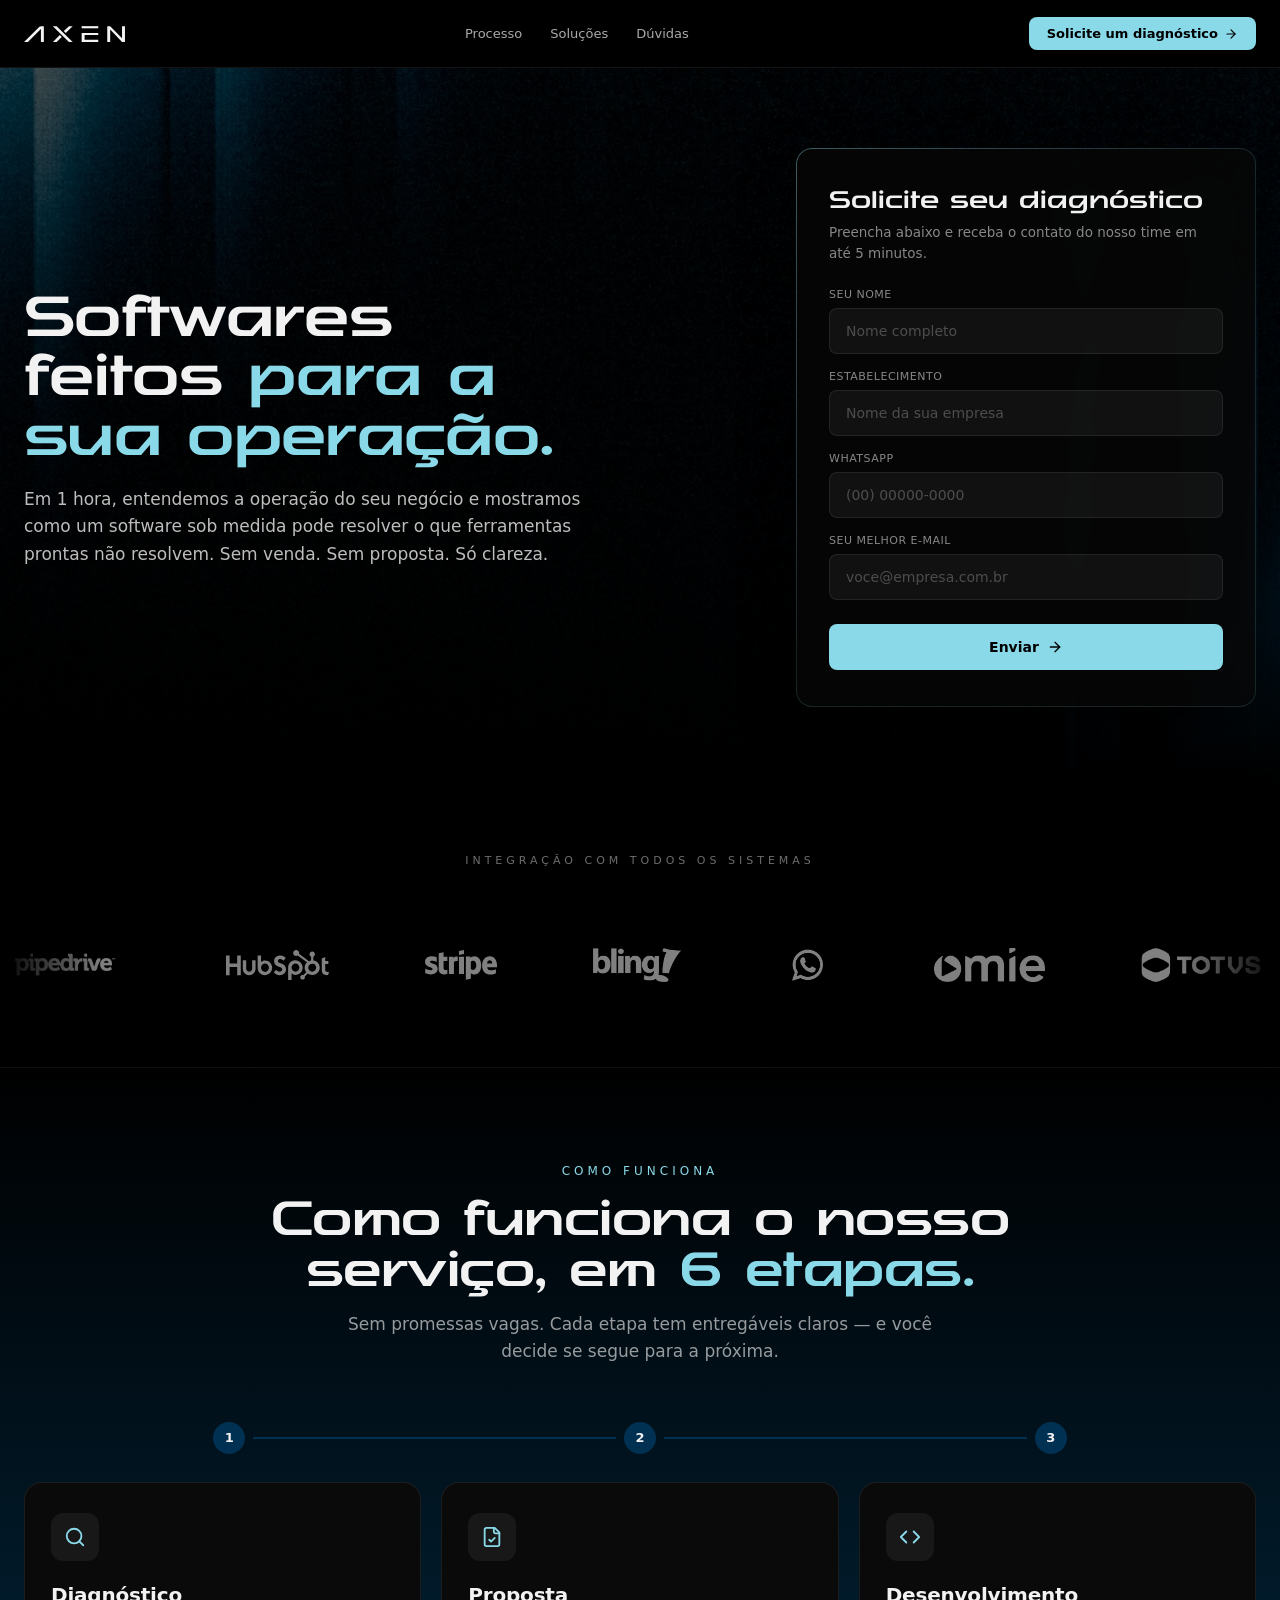
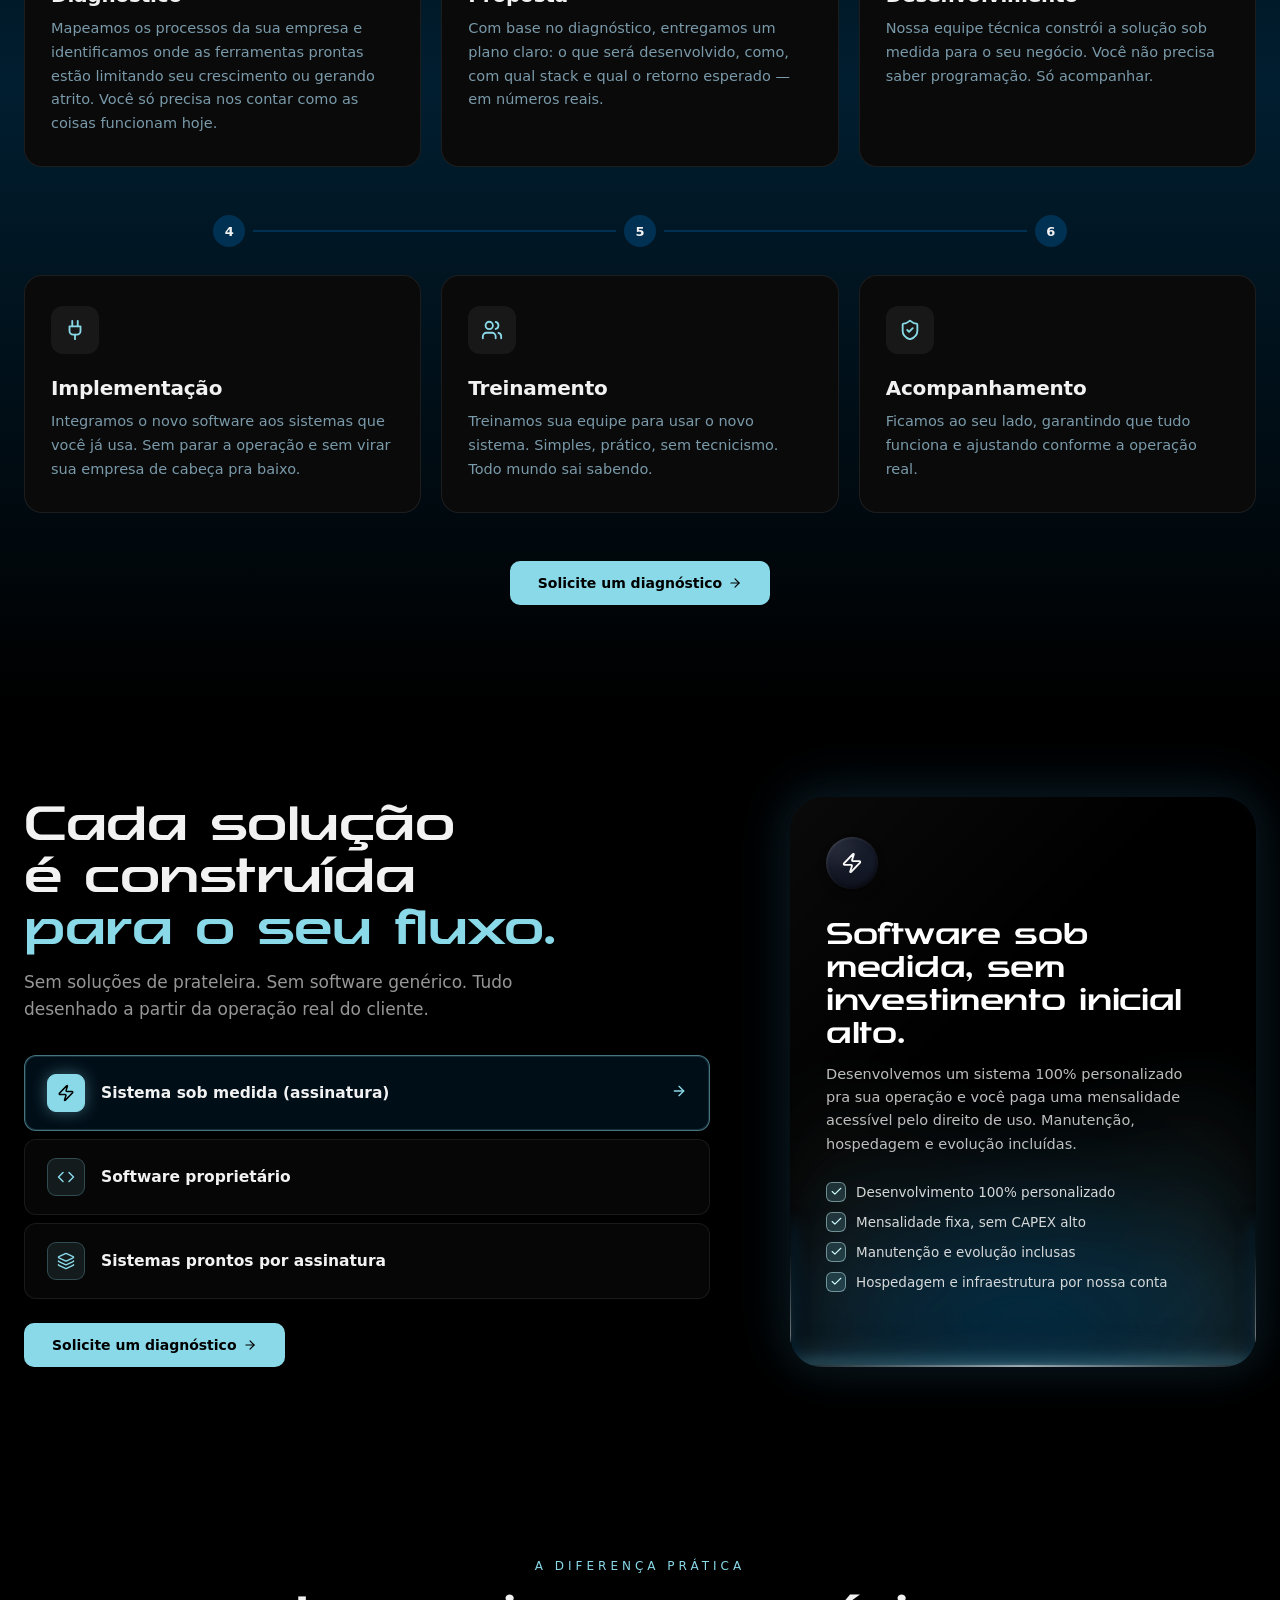
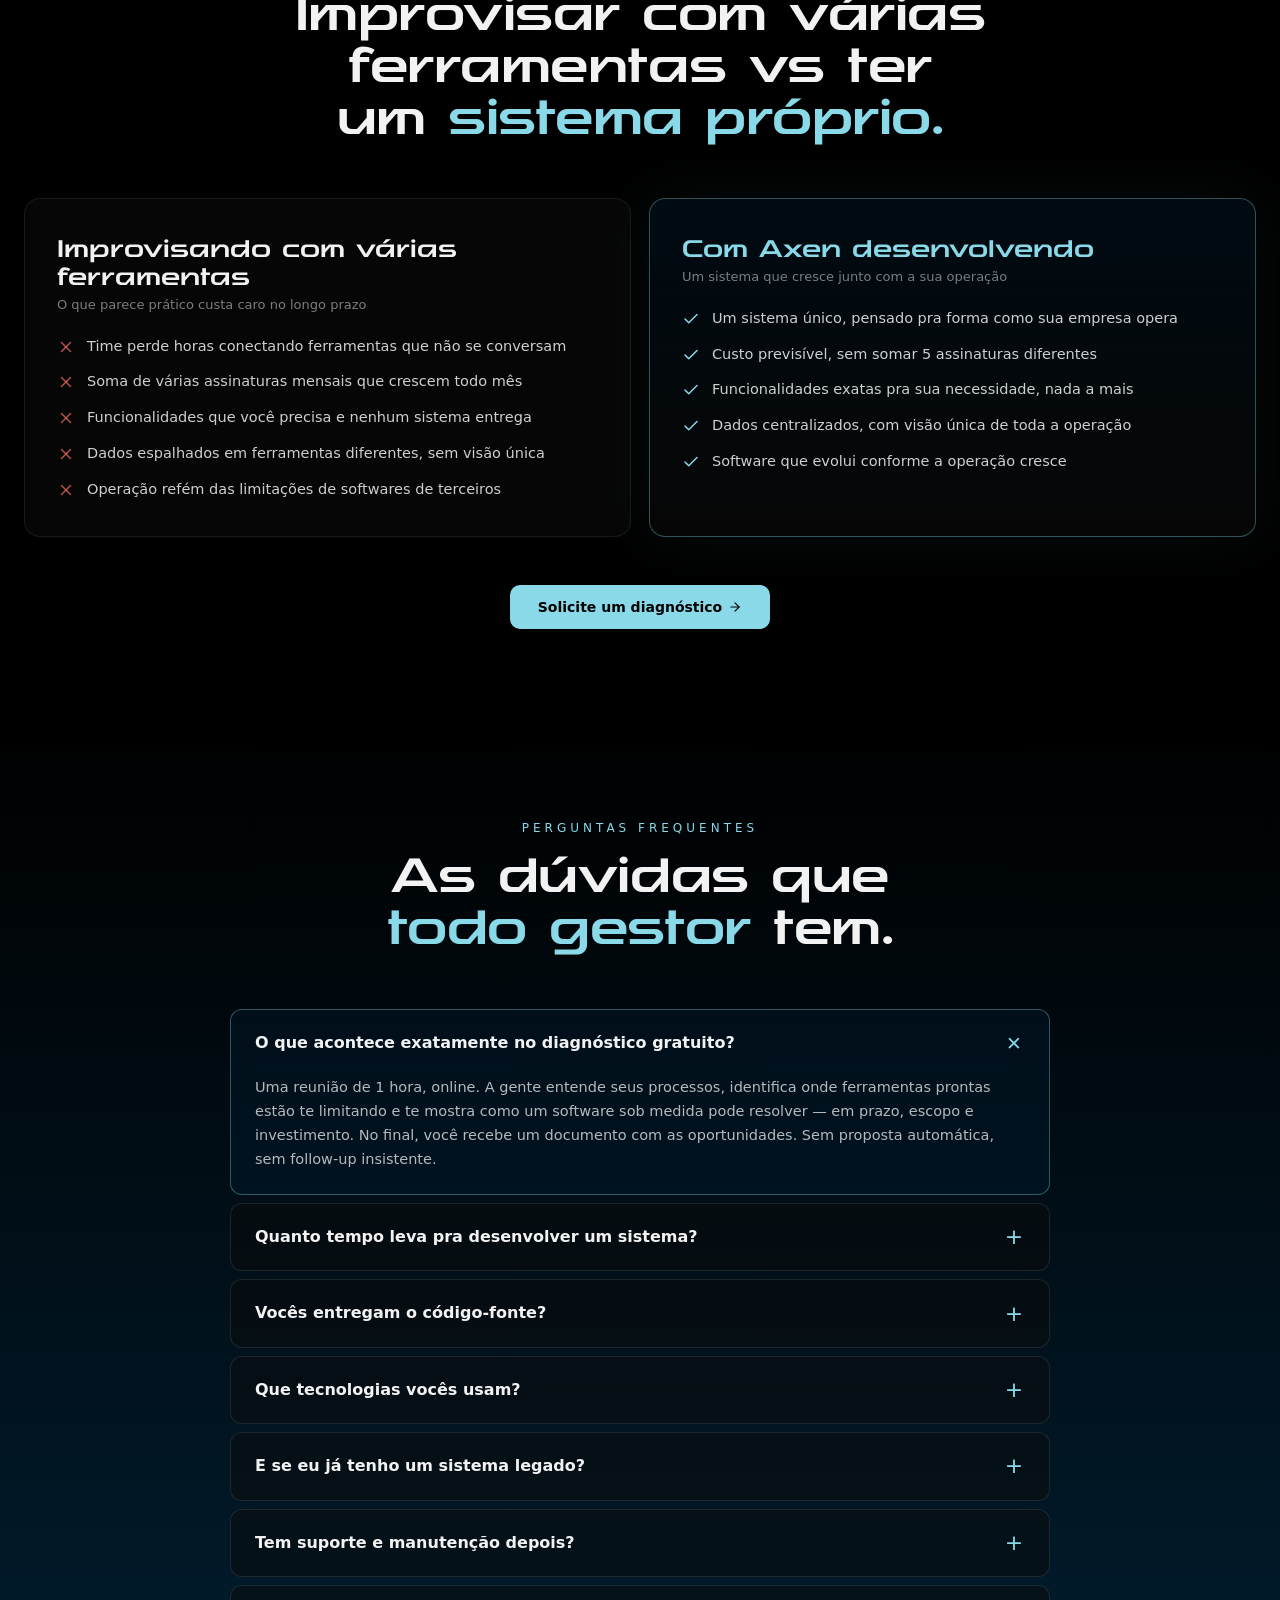
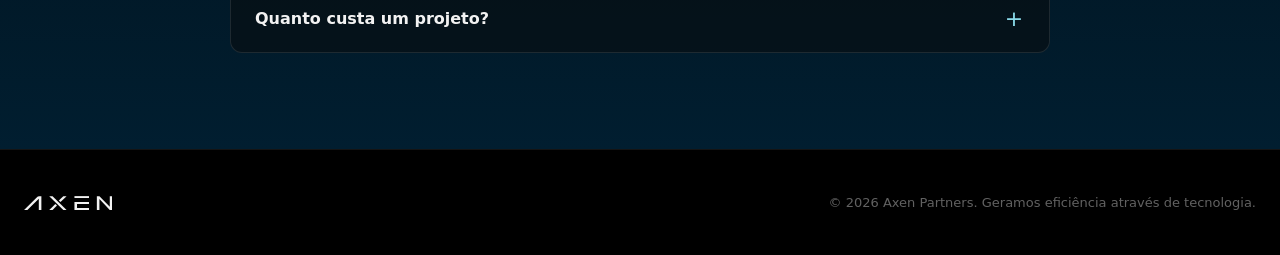
==== commit be11da6f: "feat: adiciona campo Estabelecimento ao formulário Novo input obrigatório (name="estabelecimento") e" ====
--- a/index.html
+++ b/index.html
@@ -354,12 +354,13 @@
       </div>
 
       <!-- FORM -->
-      <form class="form-card" id="form" onsubmit="submitForm(event)">
+      <form class="form-card" id="lead-form">
         <h2>Solicite seu diagnóstico</h2>
         <p class="form-sub">Preencha abaixo e receba o contato do nosso time em até 5 minutos.</p>
         <div class="form">
-          <div class="field"><label>Seu nome</label><input required name="nome" placeholder="Nome completo"></div>
-          <div class="field"><label>WhatsApp</label><input required name="telefone" placeholder="(00) 00000-0000"></div>
+          <div class="field"><label>Seu nome</label><input required type="text" name="nome" placeholder="Nome completo"></div>
+          <div class="field"><label>Estabelecimento</label><input required type="text" name="estabelecimento" placeholder="Nome da sua empresa"></div>
+          <div class="field"><label>WhatsApp</label><input required type="tel" name="whatsapp" placeholder="(00) 00000-0000"></div>
           <div class="field"><label>Seu melhor e-mail</label><input required type="email" name="email" placeholder="voce@empresa.com.br"></div>
           <button class="submit" type="submit">Enviar <i data-lucide="arrow-right" style="width:16px;height:16px"></i></button>
         </div>
@@ -642,7 +643,7 @@
   function safeCreateIcons() { renderInlineIcons(); }
 
   function scrollToForm(){
-    const f = document.getElementById('form');
+    const f = document.getElementById('lead-form');
     f.scrollIntoView({behavior:'smooth',block:'center'});
     setTimeout(() => {
       f.style.transition = 'box-shadow .4s';
@@ -708,14 +709,55 @@
     if (!open) item.classList.add('open');
   }
 
-  // Form submit (mock)
-  function submitForm(e){
+</script>
+
+<script>
+  // ⚙️ CONFIGURAÇÃO desta landing
+  const ORIGEM = 'desenvolvimento';
+  const WEBHOOK_URL = 'https://n8n.srv1288863.hstgr.cloud/webhook/lead-axen';
+
+  const form = document.querySelector('#lead-form');
+  const btnEnviar = form.querySelector('button[type="submit"]');
+  const btnTextoOriginal = btnEnviar.innerHTML;
+
+  form.addEventListener('submit', async (e) => {
     e.preventDefault();
-    const t = document.getElementById('toast');
-    t.classList.add('on');
-    e.target.reset();
-    setTimeout(() => t.classList.remove('on'), 4500);
-  }
+
+    const formData = new FormData(form);
+    const payload = {
+      nome: formData.get('nome'),
+      estabelecimento: formData.get('estabelecimento'),
+      whatsapp: formData.get('whatsapp'),
+      email: formData.get('email'),
+      origem: ORIGEM
+    };
+
+    if (!payload.nome || !payload.estabelecimento || !payload.whatsapp || !payload.email) {
+      alert('Por favor, preencha todos os campos.');
+      return;
+    }
+
+    btnEnviar.disabled = true;
+    btnEnviar.innerHTML = 'Enviando...';
+
+    try {
+      const response = await fetch(WEBHOOK_URL, {
+        method: 'POST',
+        headers: { 'Content-Type': 'application/json' },
+        body: JSON.stringify(payload)
+      });
+
+      if (!response.ok) throw new Error('Erro ao enviar');
+
+      window.location.href = '/obrigado.html';
+
+    } catch (error) {
+      console.error('Erro:', error);
+      alert('Ops! Algo deu errado. Tente novamente ou entre em contato direto pelo WhatsApp.');
+      btnEnviar.disabled = false;
+      btnEnviar.innerHTML = btnTextoOriginal;
+    }
+  });
 </script>
 </body>
 </html>
